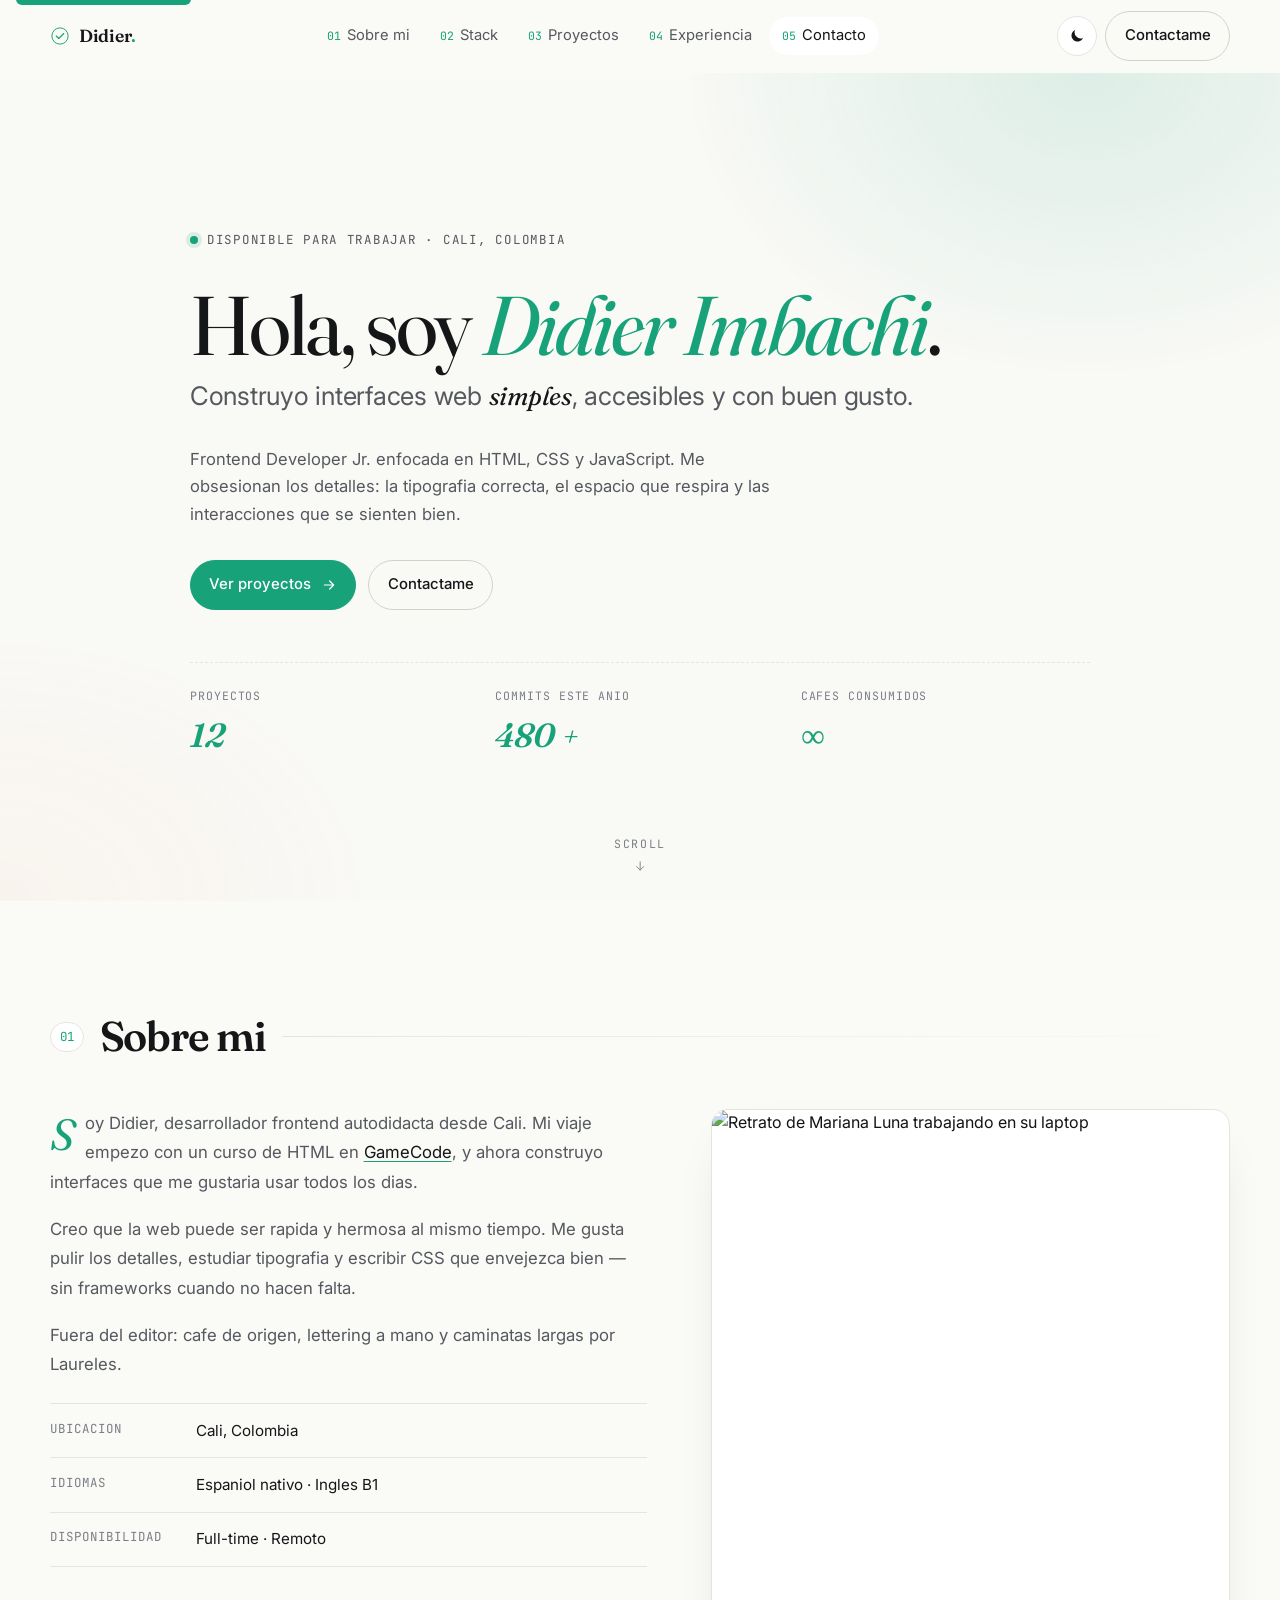
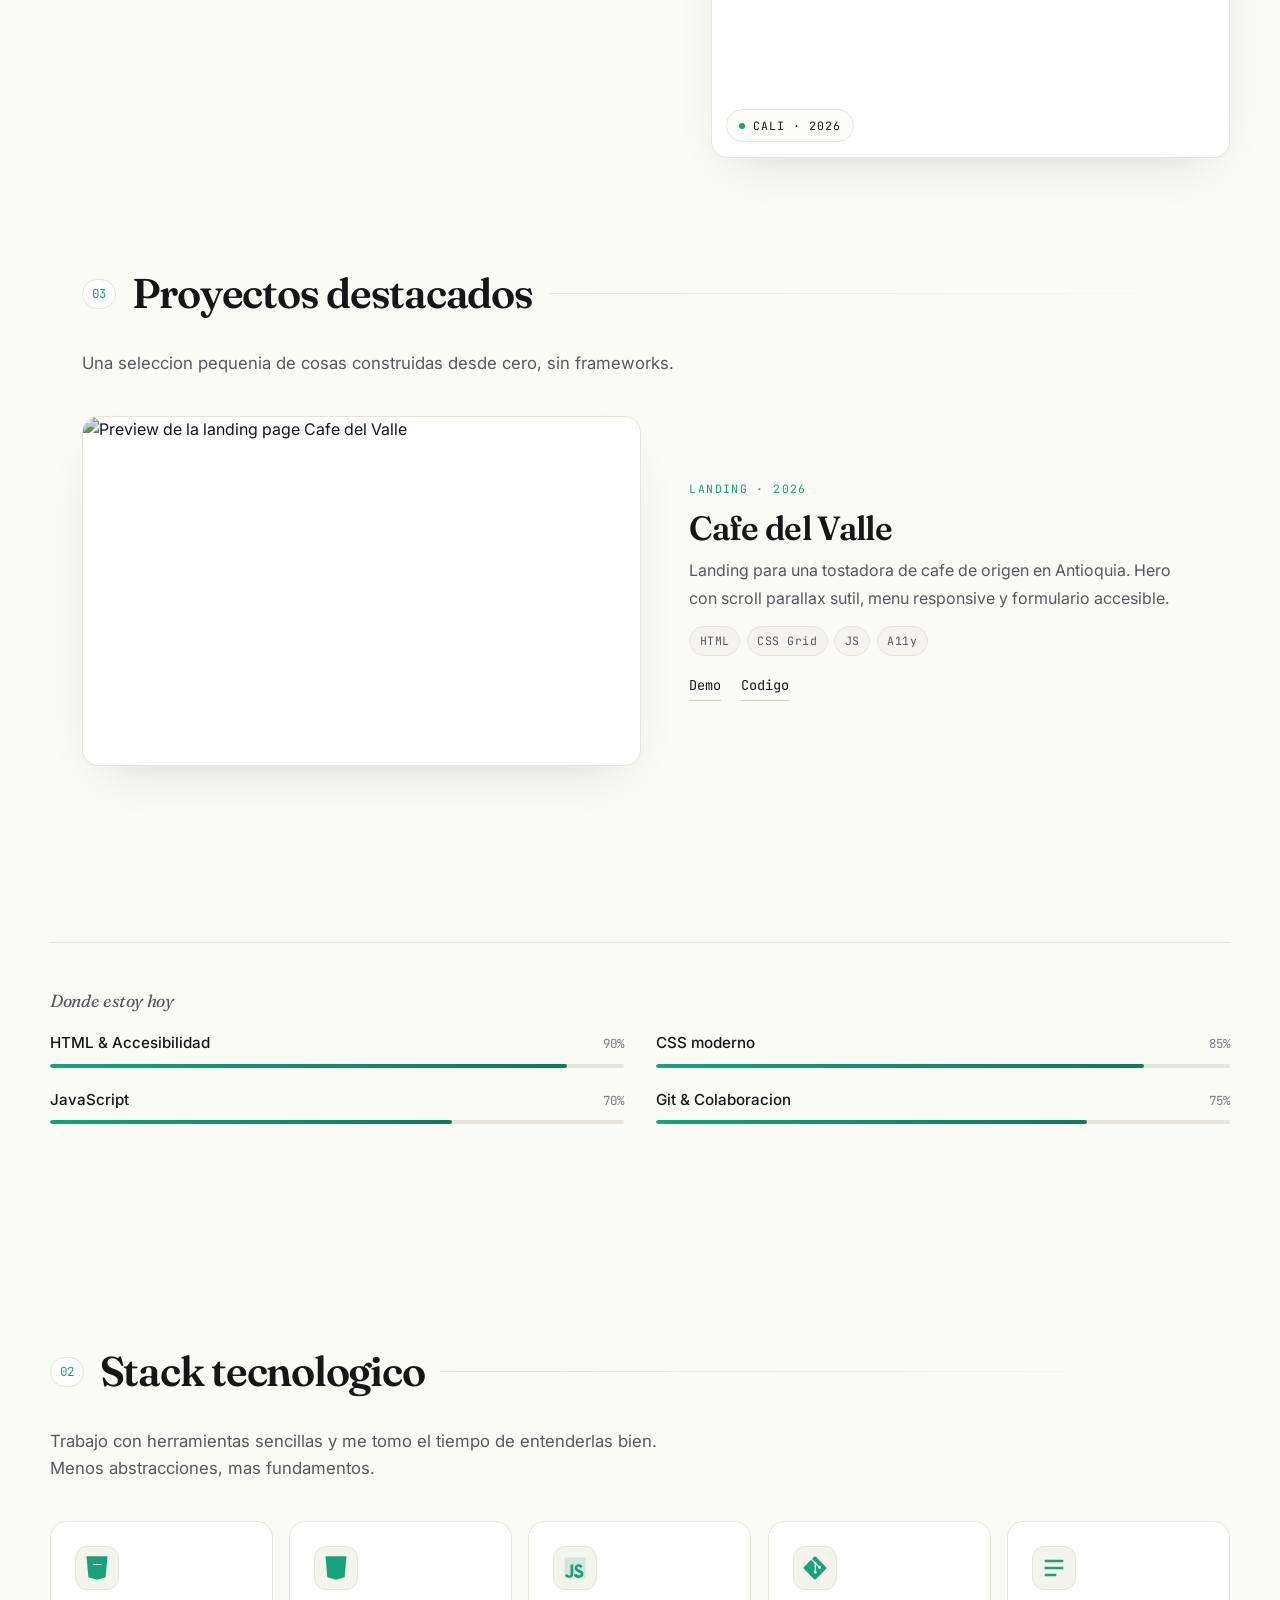
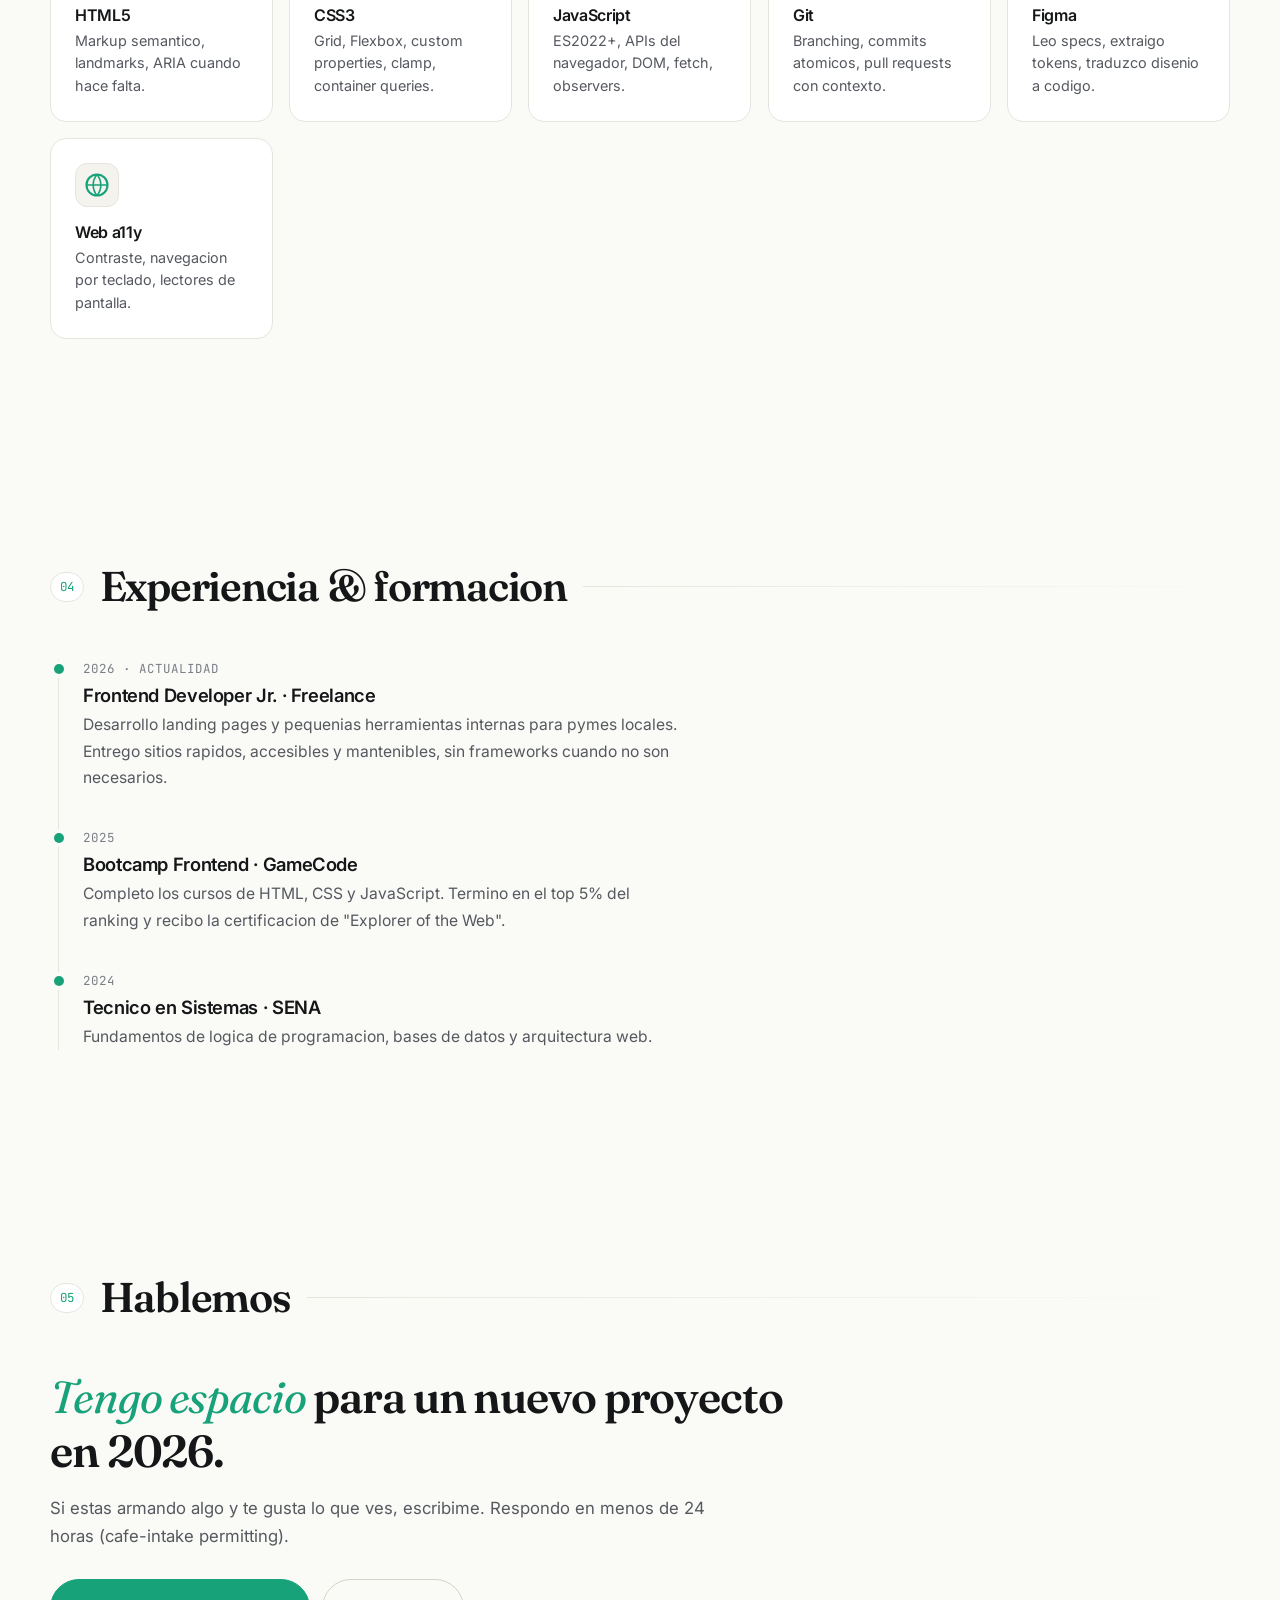
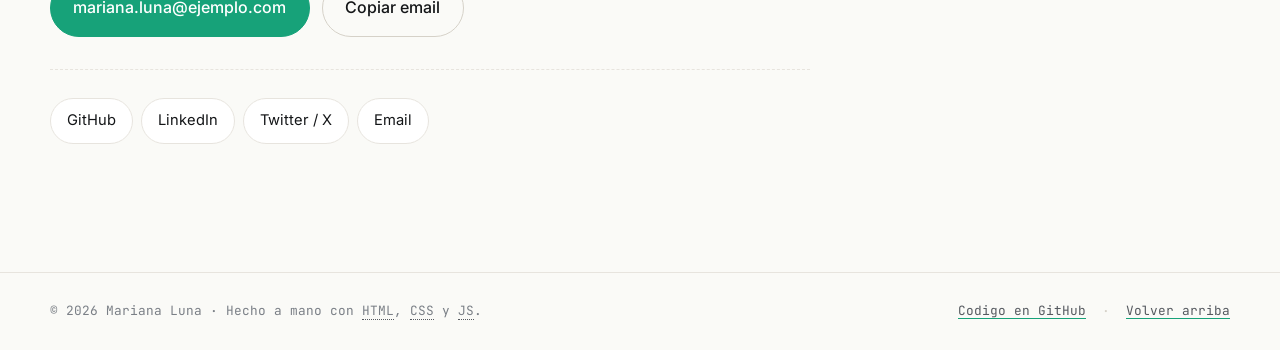
==== Frontend/pages/index.html @ 1def8517 "Base de portafolio" ====
<!doctype html>
<html lang="es" data-theme="dark">
  <head>
    <meta charset="UTF-8" />
    <meta name="viewport" content="width=device-width, initial-scale=1.0" />
    <meta name="color-scheme" content="dark light" />
    <meta name="theme-color" content="#0b0c0e" />
    <title>Didier Imbachi — Developer Jr.</title>
    <meta
      name="description"
      content="Portfolio de Didier Imbachi, desarrollador frontend junior desde Cali. Construyo interfaces web simples, accesibles y con buen gusto."
    />
    <meta name="author" content="Didier Imbachi" />

    <!-- Open Graph / preview en redes sociales -->
    <meta property="og:type" content="website" />
    <meta property="og:title" content="Didier Imbachi — Developer Jr." />
    <meta property="og:description" content="Portfolio personal. HTML, CSS y JavaScript. Construido con cariño." />
    <meta property="og:locale" content="es_CO" />
    <meta name="twitter:card" content="summary_large_image" />
    <meta name="twitter:title" content="Didier Imbachi — Developer Jr." />
    <meta name="twitter:description" content="Portfolio personal. HTML, CSS y JavaScript. Construido con cariño." />
    <!-- Fuentes -->
    <link rel="preconnect" href="https://fonts.googleapis.com" />
    <link rel="preconnect" href="https://fonts.gstatic.com" crossorigin />
    <link
      href="https://fonts.googleapis.com/css2?family=Inter:wght@400;500;600;700&family=Fraunces:ital,opsz,wght@0,9..144,400;0,9..144,600;1,9..144,400&family=JetBrains+Mono:wght@400;500&display=swap"
      rel="stylesheet"
    />
    <link rel="stylesheet" href="../styles/styles.css" />
  </head>
  <body>
    <!-- Skip link: salta al contenido con teclado -->
    <a class="skip-link" href="#main">Saltar al contenido</a>

    <!-- Capa de grain (ruido sutil) -->
    <div class="grain" aria-hidden="true"></div>

    <header class="nav" data-nav>
      <div class="nav__inner container">
        <a class="nav__logo" href="#top" aria-label="Ir al inicio">
          <span class="nav__logo-mark" aria-hidden="true">
            <svg viewBox="0 0 32 32" width="20" height="20">
              <circle cx="16" cy="16" r="13" fill="none" stroke="currentColor" stroke-width="1.5" />
              <path d="M10 16 L14 20 L22 12" fill="none" stroke="currentColor" stroke-width="1.8" stroke-linecap="round" stroke-linejoin="round" />
            </svg>
          </span>
          <span class="nav__logo-text">Didier<span class="accent">.</span></span>
        </a>

        <nav class="nav__menu" aria-label="Navegacion principal">
          <ul class="nav__list" data-nav-list>
            <li>
              <a href="#sobre-mi" class="nav__link"> <span class="nav__num">01</span>Sobre mi</a>
            </li>
            <li>
              <a href="#stack" class="nav__link"> <span class="nav__num">02</span>Stack</a>
            </li>
            <li>
              <a href="#proyectos" class="nav__link"> <span class="nav__num">03</span>Proyectos</a>
            </li>
            <li>
              <a href="#experiencia" class="nav__link"> <span class="nav__num">04</span>Experiencia</a>
            </li>
            <li>
              <a href="#contacto" class="nav__link"> <span class="nav__num">05</span>Contacto</a>
            </li>
          </ul>
        </nav>

        <div class="nav__actions">
          <button class="icon-btn" type="button" data-theme-toggle aria-label="Cambiar tema" title="Cambiar tema">
            <svg class="icon icon--sun" viewBox="0 0 24 24" width="18" height="18" aria-hidden="true">
              <circle cx="12" cy="12" r="4" fill="currentColor" />
              <g stroke="currentColor" stroke-width="1.8" stroke-linecap="round">
                <line x1="12" y1="2.5" x2="12" y2="5" />
                <line x1="12" y1="19" x2="12" y2="21.5" />
                <line x1="2.5" y1="12" x2="5" y2="12" />
                <line x1="19" y1="12" x2="21.5" y2="12" />
                <line x1="4.8" y1="4.8" x2="6.6" y2="6.6" />
                <line x1="17.4" y1="17.4" x2="19.2" y2="19.2" />
                <line x1="4.8" y1="19.2" x2="6.6" y2="17.4" />
                <line x1="17.4" y1="6.6" x2="19.2" y2="4.8" />
              </g>
            </svg>
            <svg class="icon icon--moon" viewBox="0 0 24 24" width="18" height="18" aria-hidden="true">
              <path d="M20 14.5A8 8 0 0 1 9.5 4a8 8 0 1 0 10.5 10.5Z" fill="currentColor" />
            </svg>
          </button>

          <a class="btn btn--ghost nav__cta" href="#contacto">Contactame</a>

          <button
            class="icon-btn nav__hamburger"
            type="button"
            data-menu-toggle
            aria-label="Abrir menu"
            aria-expanded="false"
            aria-controls="mobile-menu"
          >
            <svg viewBox="0 0 24 24" width="20" height="20" aria-hidden="true">
              <line x1="4" y1="8" x2="20" y2="8" stroke="currentColor" stroke-width="1.8" stroke-linecap="round" />
              <line x1="4" y1="16" x2="20" y2="16" stroke="currentColor" stroke-width="1.8" stroke-linecap="round" />
            </svg>
          </button>
        </div>
      </div>

      <!-- Menu mobile (oculto por defecto) -->
      <div class="mobile-menu" id="mobile-menu" data-mobile-menu hidden>
        <ul class="mobile-menu__list">
          <li>
            <a href="#sobre-mi"><span class="nav__num">01</span>Sobre mi</a>
          </li>
          <li>
            <a href="#stack"><span class="nav__num">02</span>Stack</a>
          </li>
          <li>
            <a href="#proyectos"><span class="nav__num">03</span>Proyectos</a>
          </li>
          <li>
            <a href="#experiencia"><span class="nav__num">04</span>Experiencia</a>
          </li>
          <li>
            <a href="#contacto"><span class="nav__num">05</span>Contacto</a>
          </li>
        </ul>
        <a class="btn btn--primary mobile-menu__cta" href="#contacto">Contactame</a>
      </div>
    </header>

    <main id="main">
      <!-- HERO -->
      <section class="hero" id="top">
        <div class="container hero__inner">
          <p class="eyebrow reveal" data-reveal><span class="eyebrow__dot" aria-hidden="true"></span>Disponible para trabajar · Cali, Colombia</p>

          <h1 class="hero__title reveal" data-reveal>
            Hola, soy <span class="hero__name">Didier Imbachi</span>.
            <span class="hero__lead">Construyo interfaces web <em>simples</em>, accesibles y con buen gusto.</span>
          </h1>

          <p class="hero__pitch reveal" data-reveal>
            Frontend Developer Jr. enfocada en HTML, CSS y JavaScript. Me obsesionan los detalles: la tipografia correcta, el espacio que respira y
            las interacciones que se sienten bien.
          </p>

          <div class="hero__ctas reveal" data-reveal>
            <a class="btn btn--primary" href="#proyectos">
              Ver proyectos
              <svg viewBox="0 0 24 24" width="16" height="16" aria-hidden="true">
                <path d="M5 12h14M13 6l6 6-6 6" fill="none" stroke="currentColor" stroke-width="1.8" stroke-linecap="round" stroke-linejoin="round" />
              </svg>
            </a>
            <a class="btn btn--ghost" href="#contacto">Contactame</a>
          </div>

          <div class="hero__meta reveal" data-reveal>
            <dl class="hero__stats">
              <div>
                <dt>Proyectos</dt>
                <dd><span class="num">12</span></dd>
              </div>
              <div>
                <dt>Commits este anio</dt>
                <dd><span class="num">480</span><span class="plus">+</span></dd>
              </div>
              <div>
                <dt>Cafes consumidos</dt>
                <dd><span class="num">∞</span></dd>
              </div>
            </dl>
          </div>
        </div>

        <a class="hero__scroll" href="#sobre-mi" aria-label="Desplazarse a la siguiente seccion">
          <span>scroll</span>
          <svg viewBox="0 0 24 24" width="14" height="14" aria-hidden="true">
            <path d="M12 5v14M6 13l6 6 6-6" fill="none" stroke="currentColor" stroke-width="1.6" stroke-linecap="round" stroke-linejoin="round" />
          </svg>
        </a>
      </section>
      <!-- SOBRE MI -->
      <section class="section" id="sobre-mi">
        <div class="container">
          <header class="section__head reveal" data-reveal>
            <span class="section__num">01</span>
            <h2 class="section__title">Sobre mi</h2>
            <span class="section__rule" aria-hidden="true"></span>
          </header>

          <div class="about">
            <div class="about__text reveal" data-reveal>
              <p>
                Soy Didier, desarrollador frontend autodidacta desde Cali. Mi viaje empezo con un curso de HTML en
                <a href="https://gamecode.me" rel="noopener">GameCode</a>, y ahora construyo interfaces que me gustaria usar todos los dias.
              </p>
              <p>
                Creo que la web puede ser rapida y hermosa al mismo tiempo. Me gusta pulir los detalles, estudiar tipografia y escribir CSS que
                envejezca bien — sin frameworks cuando no hacen falta.
              </p>
              <p>Fuera del editor: cafe de origen, lettering a mano y caminatas largas por Laureles.</p>

              <ul class="about__facts">
                <li>
                  <span class="about__facts-key">Ubicacion</span>
                  <span>Cali, Colombia</span>
                </li>
                <li>
                  <span class="about__facts-key">Idiomas</span>
                  <span>Espaniol nativo · Ingles B1</span>
                </li>
                <li>
                  <span class="about__facts-key">Disponibilidad</span>
                  <span>Full-time · Remoto</span>
                </li>
              </ul>
            </div>

            <div class="about__media reveal" data-reveal>
              <figure class="portrait">
                <img
                  src="https://images.unsplash.com/photo-1544005313-94ddf0286df2?auto=format&fit=crop&w=900&q=70"
                  alt="Retrato de Mariana Luna trabajando en su laptop"
                  loading="lazy"
                  decoding="async"
                  width="560"
                  height="700"
                />
                <figcaption class="portrait__caption">
                  <span class="portrait__dot" aria-hidden="true"></span>
                  Cali · 2026
                </figcaption>
              </figure>
            </div>
          </div>

          <!-- PROYECTOS -->
          <section class="section" id="proyectos">
            <div class="container">
              <header class="section__head reveal" data-reveal>
                <span class="section__num">03</span>
                <h2 class="section__title">Proyectos destacados</h2>
                <span class="section__rule" aria-hidden="true"></span>
              </header>

              <p class="section__lede reveal" data-reveal>Una seleccion pequenia de cosas construidas desde cero, sin frameworks.</p>

              <ul class="projects">
                <li class="project reveal" data-reveal>
                  <a class="project__media" href="#" aria-label="Abrir demo de Cafe del Valle">
                    <img
                      src="https://images.unsplash.com/photo-1511920170033-f8396924c348?auto=format&fit=crop&w=1200&q=70"
                      alt="Preview de la landing page Cafe del Valle"
                      loading="lazy"
                      decoding="async"
                      width="800"
                      height="560"
                    />
                    <span class="project__overlay" aria-hidden="true">
                      <span class="project__overlay-text">Ver demo</span>
                    </span>
                  </a>
                  <div class="project__body">
                    <p class="project__kicker">Landing · 2026</p>
                    <h3 class="project__title">Cafe del Valle</h3>
                    <p class="project__desc">
                      Landing para una tostadora de cafe de origen en Antioquia. Hero con scroll parallax sutil, menu responsive y formulario
                      accesible.
                    </p>
                    <ul class="tags">
                      <li>HTML</li>
                      <li>CSS Grid</li>
                      <li>JS</li>
                      <li>A11y</li>
                    </ul>
                    <div class="project__links">
                      <a href="#" rel="noopener">Demo</a>
                      <a href="#" rel="noopener">Codigo</a>
                    </div>
                  </div>
                </li>
                <!-- Duplicá este <li> otras 3 veces, cambiando texto e imagen -->
              </ul>
            </div>
          </section>

          <!-- Skill bars -->
          <div class="skills reveal" data-reveal>
            <h3 class="skills__title">Donde estoy hoy</h3>
            <ul class="skills__list">
              <li>
                <div class="skills__row">
                  <span class="skills__name">HTML & Accesibilidad</span>
                  <span class="skills__value">90%</span>
                </div>
                <div class="skills__bar"><span style="--w: 90%"></span></div>
              </li>
              <li>
                <div class="skills__row">
                  <span class="skills__name">CSS moderno</span>
                  <span class="skills__value">85%</span>
                </div>
                <div class="skills__bar"><span style="--w: 85%"></span></div>
              </li>
              <li>
                <div class="skills__row">
                  <span class="skills__name">JavaScript</span>
                  <span class="skills__value">70%</span>
                </div>
                <div class="skills__bar"><span style="--w: 70%"></span></div>
              </li>
              <li>
                <div class="skills__row">
                  <span class="skills__name">Git & Colaboracion</span>
                  <span class="skills__value">75%</span>
                </div>
                <div class="skills__bar"><span style="--w: 75%"></span></div>
              </li>
            </ul>
          </div>
        </div>
      </section>

      <!-- STACK -->
      <section class="section" id="stack">
        <div class="container">
          <header class="section__head reveal" data-reveal>
            <span class="section__num">02</span>
            <h2 class="section__title">Stack tecnologico</h2>
            <span class="section__rule" aria-hidden="true"></span>
          </header>

          <p class="section__lede reveal" data-reveal>
            Trabajo con herramientas sencillas y me tomo el tiempo de entenderlas bien. Menos abstracciones, mas fundamentos.
          </p>

          <ul class="stack">
            <li class="stack__card reveal" data-reveal>
              <span class="stack__icon" aria-hidden="true">
                <svg viewBox="0 0 24 24" width="28" height="28">
                  <path
                    d="M3 2h18l-1.6 18L12 22l-7.4-2L3 2Zm5.5 7.5h7.2l-.2 2H9.2l.2 2.2h6.2l-.4 4.4L12 19l-3.2-.9-.2-2.2h2.2l.1 1 1.1.3 1.1-.3.1-1.2H7.9l-.5-5.2h8.3l.2-1.9H8.7l-.2-.5Z"
                    fill="currentColor"
                  />
                </svg>
              </span>
              <h3>HTML5</h3>
              <p>Markup semantico, landmarks, ARIA cuando hace falta.</p>
            </li>

            <li class="stack__card reveal" data-reveal>
              <span class="stack__icon" aria-hidden="true">
                <svg viewBox="0 0 24 24" width="28" height="28">
                  <path
                    d="M3 2h18l-1.6 18L12 22l-7.4-2L3 2Zm13.9 5.5H8.1l.2 2.2h8.4l-.5 5.5-4.2 1.2-4.2-1.2-.3-2.8h2.1l.1 1.4 2.3.6 2.3-.6.2-2.6H7.8l-.5-5.7h9.8l-.2 1.9Z"
                    fill="currentColor"
                  />
                </svg>
              </span>
              <h3>CSS3</h3>
              <p>Grid, Flexbox, custom properties, clamp, container queries.</p>
            </li>

            <li class="stack__card reveal" data-reveal>
              <span class="stack__icon" aria-hidden="true">
                <svg viewBox="0 0 24 24" width="28" height="28">
                  <rect x="3" y="3" width="18" height="18" rx="1" fill="currentColor" opacity=".15" />
                  <path
                    d="M13.3 17.2c.4.7 1 1.1 2 1.1 1 0 1.6-.5 1.6-1.1 0-.8-.6-1-1.7-1.5l-.6-.3c-1.7-.7-2.9-1.6-2.9-3.5 0-1.8 1.4-3.1 3.5-3.1 1.5 0 2.6.5 3.4 1.9l-1.9 1.2c-.4-.7-.9-1-1.6-1-.7 0-1.1.4-1.1 1 0 .7.4 1 1.4 1.4l.6.3c2 .9 3.2 1.7 3.2 3.6 0 2.2-1.7 3.3-4 3.3-2.3 0-3.7-1.1-4.4-2.5l1.9-1.1Zm-7.8.2c.3.6.6 1 1.4 1 .8 0 1.3-.3 1.3-1.5V9h2.3v7.9c0 2.4-1.4 3.5-3.5 3.5-1.9 0-3-1-3.6-2.1l1.9-1.1Z"
                    fill="currentColor"
                  />
                </svg>
              </span>
              <h3>JavaScript</h3>
              <p>ES2022+, APIs del navegador, DOM, fetch, observers.</p>
            </li>

            <li class="stack__card reveal" data-reveal>
              <span class="stack__icon" aria-hidden="true">
                <svg viewBox="0 0 24 24" width="28" height="28">
                  <path
                    d="m21.6 11.3-8.9-8.9a1 1 0 0 0-1.4 0L9.4 4.3l2.3 2.3a1.2 1.2 0 0 1 1.5 1.5l2.2 2.2a1.2 1.2 0 1 1-.7.7l-2-2v5.4a1.2 1.2 0 1 1-1 0V8.8a1.2 1.2 0 0 1-.7-1.5L8.7 5 2.4 11.3a1 1 0 0 0 0 1.4l8.9 8.9a1 1 0 0 0 1.4 0l8.9-8.9a1 1 0 0 0 0-1.4Z"
                    fill="currentColor"
                  />
                </svg>
              </span>
              <h3>Git</h3>
              <p>Branching, commits atomicos, pull requests con contexto.</p>
            </li>

            <li class="stack__card reveal" data-reveal>
              <span class="stack__icon" aria-hidden="true">
                <svg viewBox="0 0 24 24" width="28" height="28"><path d="M4 5h16v2H4zM4 11h16v2H4zM4 17h10v2H4z" fill="currentColor" /></svg>
              </span>
              <h3>Figma</h3>
              <p>Leo specs, extraigo tokens, traduzco disenio a codigo.</p>
            </li>

            <li class="stack__card reveal" data-reveal>
              <span class="stack__icon" aria-hidden="true">
                <svg viewBox="0 0 24 24" width="28" height="28">
                  <circle cx="12" cy="12" r="9" fill="none" stroke="currentColor" stroke-width="1.8" />
                  <path d="M3 12h18M12 3a14 14 0 0 1 0 18M12 3a14 14 0 0 0 0 18" fill="none" stroke="currentColor" stroke-width="1.4" />
                </svg>
              </span>
              <h3>Web a11y</h3>
              <p>Contraste, navegacion por teclado, lectores de pantalla.</p>
            </li>
          </ul>
        </div>
      </section>

      <!-- EXPERIENCIA -->
      <section class="section" id="experiencia">
        <div class="container">
          <header class="section__head reveal" data-reveal>
            <span class="section__num">04</span>
            <h2 class="section__title">Experiencia & formacion</h2>
            <span class="section__rule" aria-hidden="true"></span>
          </header>

          <ol class="timeline">
            <li class="timeline__item reveal" data-reveal>
              <span class="timeline__dot" aria-hidden="true"></span>
              <p class="timeline__date">2026 · Actualidad</p>
              <h3 class="timeline__title">Frontend Developer Jr. · Freelance</h3>
              <p class="timeline__desc">
                Desarrollo landing pages y pequenias herramientas internas para pymes locales. Entrego sitios rapidos, accesibles y mantenibles, sin
                frameworks cuando no son necesarios.
              </p>
            </li>
            <li class="timeline__item reveal" data-reveal>
              <span class="timeline__dot" aria-hidden="true"></span>
              <p class="timeline__date">2025</p>
              <h3 class="timeline__title">Bootcamp Frontend · GameCode</h3>
              <p class="timeline__desc">
                Completo los cursos de HTML, CSS y JavaScript. Termino en el top 5% del ranking y recibo la certificacion de "Explorer of the Web".
              </p>
            </li>
            <li class="timeline__item reveal" data-reveal>
              <span class="timeline__dot" aria-hidden="true"></span>
              <p class="timeline__date">2024</p>
              <h3 class="timeline__title">Tecnico en Sistemas · SENA</h3>
              <p class="timeline__desc">Fundamentos de logica de programacion, bases de datos y arquitectura web.</p>
            </li>
          </ol>
        </div>
      </section>

      <!-- CONTACTO -->
      <section class="section section--contact" id="contacto">
        <div class="container">
          <header class="section__head reveal" data-reveal>
            <span class="section__num">05</span>
            <h2 class="section__title">Hablemos</h2>
            <span class="section__rule" aria-hidden="true"></span>
          </header>

          <div class="contact reveal" data-reveal>
            <h3 class="contact__headline"><span class="contact__serif">Tengo espacio</span> para un nuevo proyecto en 2026.</h3>
            <p class="contact__desc">
              Si estas armando algo y te gusta lo que ves, escribime. Respondo en menos de 24 horas (cafe-intake permitting).
            </p>

            <div class="contact__row">
              <a class="btn btn--primary btn--large" href="mailto:mariana.luna@ejemplo.com"> mariana.luna@ejemplo.com </a>
              <button
                class="btn btn--ghost btn--large"
                type="button"
                data-copy-email="mariana.luna@ejemplo.com"
                aria-label="Copiar email al portapapeles"
              >
                <span data-copy-label>Copiar email</span>
              </button>
            </div>

            <ul class="socials" aria-label="Enlaces a redes">
              <li><a href="https://github.com/marianaluna" rel="noopener">GitHub</a></li>
              <li><a href="https://linkedin.com/in/marianaluna" rel="noopener">LinkedIn</a></li>
              <li><a href="https://twitter.com/marianaluna" rel="noopener">Twitter / X</a></li>
              <li><a href="mailto:mariana.luna@ejemplo.com">Email</a></li>
            </ul>
          </div>
        </div>
      </section>
    </main>

    <!-- FOOTER -->
    <footer class="footer">
      <div class="container footer__inner">
        <p class="footer__copy">
          &copy; <span data-year>2026</span> Mariana Luna · Hecho a mano con <abbr title="HyperText Markup Language">HTML</abbr>,
          <abbr title="Cascading Style Sheets">CSS</abbr> y <abbr title="JavaScript">JS</abbr>.
        </p>
        <p class="footer__note">
          <a href="https://github.com/marianaluna/portfolio" rel="noopener">Codigo en GitHub</a>
          <span class="footer__sep" aria-hidden="true">·</span>
          <a href="#top">Volver arriba</a>
        </p>
      </div>
    </footer>

    <!-- Toast para feedback al copiar -->
    <div class="toast" data-toast role="status" aria-live="polite"></div>
    <script src="/Frontend/js/portafolio.js" defer></script>
  </body>
</html>
---- Frontend/styles/styles.css ----
/* ============================================================================
Mariana Luna — Portfolio
Single-file CSS, organized top-down:
1. Variables (tokens)
2. Reset & base
3. Typography
4. Layout helpers
5. Components (buttons, tags, toast, icons)
6. Navbar & mobile menu
7. Hero
8. Sections (shared)
9. About
10. Stack
11. Projects
12. Timeline
13. Contact
14. Footer
15. Utilities (reveal, focus, reduced motion)
16. Responsive
   ============================================================================ */

/* ============================================================ 1. VARIABLES */
:root {
  /* Acento / marca */
    --accent: #7ee6c8;          /* mint (verde menta) */
    --accent-soft: #7ee6c822;   /* mint con alpha (22 = ~13% opacidad) */
    --accent-strong: #2ecfa0;

  /* Tema oscuro (por defecto) */
    --bg: #0b0c0e;
    --bg-elev: #111316;
    --bg-elev-2: #15181c;
    --surface: #17191d;
    --border: #23272d;
    --border-strong: #31363d;
    --text: #ededed;
    --text-dim: #9aa0a6;
    --text-mute: #6b7178;
    --shadow: 0 30px 60px -30px rgba(0, 0, 0, 0.8);
    --ring: 0 0 0 3px rgba(126, 230, 200, 0.35);

  /* Radios */
    --radius-sm: 6px;
    --radius-md: 10px;
    --radius-lg: 16px;
    --radius-xl: 22px;

  /* Tipografía */
    --font-sans: "Inter", ui-sans-serif, system-ui, -apple-system, "Segoe UI",
    Roboto, "Helvetica Neue", Arial, sans-serif;
    --font-serif: "Fraunces", "Iowan Old Style", Georgia, serif;
    --font-mono: "JetBrains Mono", ui-monospace, SFMono-Regular, Menlo, monospace;

  /* Espaciado / container */
    --container: 1180px;
    --gutter: clamp(1rem, 4vw, 2rem);

  /* Motion */
    --t-fast: 160ms;
    --t-base: 260ms;
    --t-slow: 420ms;
    --ease: cubic-bezier(0.2, 0.7, 0.2, 1);
}

/* Override para tema claro */
[data-theme="light"] {
    --bg: #fafaf7;
    --bg-elev: #ffffff;
    --bg-elev-2: #f4f3ee;
    --surface: #ffffff;
    --border: #e7e4de;
    --border-strong: #d5d1c8;
    --text: #141618;
    --text-dim: #55595f;
    --text-mute: #7a7f86;
    --accent: #17a279;
    --accent-soft: #17a27922;
    --accent-strong: #0f7a5a;
    --shadow: 0 20px 50px -25px rgba(10, 20, 30, 0.18);
    --ring: 0 0 0 3px rgba(23, 162, 121, 0.28);
}

/* ============================================================ 2. RESET + BASE */
*,
*::before,
*::after {
    box-sizing: border-box;
}

html {
    -webkit-text-size-adjust: 100%;
    scroll-behavior: smooth;
    color-scheme: dark;
}
[data-theme="light"] {
    color-scheme: light;
}

body {
    margin: 0;
    min-height: 100vh;
    background: var(--bg);
    color: var(--text);
    font-family: var(--font-sans);
    font-size: 16px;
    line-height: 1.6;
    -webkit-font-smoothing: antialiased;
    text-rendering: optimizeLegibility;
    transition: background var(--t-slow) var(--ease),
    color var(--t-slow) var(--ease);
    overflow-x: hidden;
}

img,
svg {
    display: block;
    max-width: 100%;
}

img {
    height: auto;
}

a {
    color: inherit;
    text-decoration: none;
    transition: color var(--t-base) var(--ease);
}

p a {
    color: var(--text);
    text-decoration: underline;
    text-decoration-color: var(--accent);
    text-decoration-thickness: 1px;
    text-underline-offset: 3px;
}
p a:hover {
    color: var(--accent);
}

ul,
ol {
    list-style: none;
    margin: 0;
    padding: 0;
}

button {
    font: inherit;
    color: inherit;
    background: none;
    border: 0;
    padding: 0;
    cursor: pointer;
}

abbr {
    text-decoration: none;
    border-bottom: 1px dotted var(--text-dim);
    cursor: help;
}

::selection {
    background: var(--accent-soft);
    color: var(--text);
}

/* Ruido ambiente (muy sutil) */
.grain {
    position: fixed;
    inset: 0;
    z-index: 1;
    pointer-events: none;
    opacity: 0.035;
    mix-blend-mode: overlay;
    background-image: url("data:image/svg+xml;utf8,<svg xmlns='http://www.w3.org/2000/svg' width='240' height='240'><filter id='n'><feTurbulence type='fractalNoise' baseFrequency='0.9' numOctaves='2'/><feColorMatrix values='0 0 0 0 0  0 0 0 0 0  0 0 0 0 0  0 0 0 0.7 0'/></filter><rect width='100%' height='100%' filter='url(%23n)'/></svg>");
}
[data-theme="light"] .grain {
    opacity: 0.025;
}

/* Skip link */
.skip-link {
    position: absolute;
    top: -40px;
    left: 1rem;
    padding: 0.6rem 1rem;
    background: var(--accent);
    color: #0a0a0a;
    font-weight: 600;
    border-radius: var(--radius-sm);
    z-index: 1000;
    transition: top var(--t-base) var(--ease);
}
.skip-link:focus {
    top: 1rem;
}

/* Tag pills */
.tags {
    display: flex;
    flex-wrap: wrap;
    gap: 0.4rem;
    margin-top: 0.9rem;
}
.tags li {
    font-family: var(--font-mono);
    font-size: 0.72rem;
    letter-spacing: 0.04em;
    padding: 0.3rem 0.6rem;
    border-radius: 999px;
    background: var(--bg-elev-2);
    color: var(--text-dim);
    border: 1px solid var(--border);
}

/* Icon button */
.icon-btn {
    display: grid;
    place-items: center;
    width: 40px;
    height: 40px;
    border-radius: 50%;
    border: 1px solid var(--border);
    color: var(--text);
    background: var(--bg-elev);
    transition:
    color var(--t-base) var(--ease),
    border-color var(--t-base) var(--ease),
    background var(--t-base) var(--ease);
}
.icon-btn:hover {
    color: var(--accent);
    border-color: var(--accent);
}

/* Íconos del theme toggle (uno visible a la vez) */
.icon--sun,
.icon--moon {
    transition: opacity var(--t-base) var(--ease), transform var(--t-base) var(--ease);
}
[data-theme="dark"] .icon--moon {
    opacity: 0;
    transform: scale(0.6) rotate(-30deg);
    position: absolute;
}
[data-theme="dark"] .icon--sun {
    opacity: 1;
    transform: scale(1) rotate(0);
}
[data-theme="light"] .icon--sun {
    opacity: 0;
    transform: scale(0.6) rotate(30deg);
    position: absolute;
}
[data-theme="light"] .icon--moon {
    opacity: 1;
    transform: scale(1) rotate(0);
}
[data-theme] [data-theme-toggle] {
    position: relative;
    overflow: hidden;
}

/* Toast */
.toast {
    position: fixed;
    bottom: 1.5rem;
    left: 50%;
    transform: translate(-50%, 30px);
    background: var(--bg-elev);
    color: var(--text);
    padding: 0.7rem 1.1rem;
    border-radius: var(--radius-md);
    border: 1px solid var(--border);
    font-size: 0.9rem;
    box-shadow: var(--shadow);
    opacity: 0;
    pointer-events: none;
    transition:
    opacity var(--t-base) var(--ease),
    transform var(--t-base) var(--ease);
    z-index: 1000;
}
.toast.is-visible {
    opacity: 1;
    transform: translate(-50%, 0);
}

/* ============================================================ 3. TYPOGRAPHY */
h1,
h2,
h3,
h4 {
    margin: 0;
    font-weight: 600;
    letter-spacing: -0.02em;
    line-height: 1.15;
    color: var(--text);
}

.accent {
    color: var(--accent);
}

.num {
    font-family: var(--font-serif);
    font-weight: 600;
    font-style: italic;
    color: var(--accent);
}

.eyebrow {
    display: inline-flex;
    align-items: center;
    gap: 0.55rem;
    font-family: var(--font-mono);
    font-size: 0.78rem;
    text-transform: uppercase;
    letter-spacing: 0.14em;
    color: var(--text-dim);
    margin: 0;
}
.eyebrow__dot {
    width: 8px;
    height: 8px;
    border-radius: 50%;
    background: var(--accent);
    box-shadow: 0 0 0 4px var(--accent-soft);
    animation: pulse 2.8s ease-in-out infinite;
}
@keyframes pulse {
    0%,
    100% {
        box-shadow: 0 0 0 4px var(--accent-soft);
    }
    50% {
    box-shadow: 0 0 0 9px transparent;
    }
}

/* ============================================================ 4. LAYOUT */
.container {
    width: min(100% - 2 * var(--gutter), var(--container));
    margin-inline: auto;
}

main {
    position: relative;
    z-index: 2;
}

section {
    scroll-margin-top: 90px;
}

/* ============================================================ 5. COMPONENTS */

/* Buttons */
.btn {
    --btn-bg: transparent;
    --btn-fg: var(--text);
    --btn-border: var(--border-strong);
    display: inline-flex;
    align-items: center;
    gap: 0.6rem;
    padding: 0.75rem 1.15rem;
    border-radius: 999px;
    border: 1px solid var(--btn-border);
    background: var(--btn-bg);
    color: var(--btn-fg);
    font-weight: 500;
    font-size: 0.93rem;
    cursor: pointer;
    transition: transform var(--t-fast) var(--ease),
                background var(--t-base) var(--ease),
                color var(--t-base) var(--ease),
                border-color var(--t-base) var(--ease),
                box-shadow var(--t-base) var(--ease);
}
.btn:hover {
    transform: translateY(-1px);
}
.btn:active {
    transform: translateY(0);
}

.btn--primary {
    --btn-bg: var(--accent);
    --btn-fg: #0a0f0d;
    --btn-border: var(--accent);
}
.btn--primary:hover {
    --btn-bg: var(--accent-strong);
    --btn-border: var(--accent-strong);
    box-shadow: 0 10px 30px -10px var(--accent-soft);
}
[data-theme="light"] .btn--primary {
    --btn-fg: #ffffff;
}

.btn--ghost {
    --btn-bg: transparent;
    --btn-fg: var(--text);
    --btn-border: var(--border-strong);
}
.btn--ghost:hover {
    --btn-border: var(--accent);
    color: var(--accent);
}

.btn--large {
    padding: 0.95rem 1.4rem;
    font-size: 1rem;
}

/* Tag pills */
.tags {
  display: flex;
  flex-wrap: wrap;
  gap: 0.4rem;
  margin-top: 0.9rem;
}
.tags li {
  font-family: var(--font-mono);
  font-size: 0.72rem;
  letter-spacing: 0.04em;
  padding: 0.3rem 0.6rem;
  border-radius: 999px;
  background: var(--bg-elev-2);
  color: var(--text-dim);
  border: 1px solid var(--border);
}

/* Icon button */
.icon-btn {
  display: grid;
  place-items: center;
  width: 40px;
  height: 40px;
  border-radius: 50%;
  border: 1px solid var(--border);
  color: var(--text);
  background: var(--bg-elev);
  transition:
    color var(--t-base) var(--ease),
    border-color var(--t-base) var(--ease),
    background var(--t-base) var(--ease);
}
.icon-btn:hover {
  color: var(--accent);
  border-color: var(--accent);
}

/* Íconos del theme toggle (uno visible a la vez) */
.icon--sun,
.icon--moon {
  transition: opacity var(--t-base) var(--ease), transform var(--t-base) var(--ease);
}
[data-theme="dark"] .icon--moon {
  opacity: 0;
  transform: scale(0.6) rotate(-30deg);
  position: absolute;
}
[data-theme="dark"] .icon--sun {
  opacity: 1;
  transform: scale(1) rotate(0);
}
[data-theme="light"] .icon--sun {
  opacity: 0;
  transform: scale(0.6) rotate(30deg);
  position: absolute;
}
[data-theme="light"] .icon--moon {
  opacity: 1;
  transform: scale(1) rotate(0);
}
[data-theme] [data-theme-toggle] {
  position: relative;
  overflow: hidden;
}

/* Toast */
.toast {
    position: fixed;
    bottom: 1.5rem;
    left: 50%;
    transform: translate(-50%, 30px);
    background: var(--bg-elev);
    color: var(--text);
    padding: 0.7rem 1.1rem;
    border-radius: var(--radius-md);
    border: 1px solid var(--border);
    font-size: 0.9rem;
    box-shadow: var(--shadow);
    opacity: 0;
    pointer-events: none;
    transition:opacity var(--t-base) var(--ease),
            transform var(--t-base) var(--ease);
    z-index: 1000;    
}
.toast.is-visible {
    opacity: 1;
    transform: translate(-50%, 0);
}

/* ============================================================ 6. NAVBAR */
.nav {
    position: sticky;
    top: 0;
    z-index: 50;
    backdrop-filter: saturate(140%) blur(12px);
    -webkit-backdrop-filter: saturate(140%) blur(12px);
    background: color-mix(in srgb, var(--bg) 72%, transparent);
    border-bottom: 1px solid transparent;
    transition: border-color var(--t-base) var(--ease), background var(--t-base) var(--ease);
}
.nav.is-scrolled {
    border-bottom-color: var(--border);
    background: color-mix(in srgb, var(--bg) 88%, transparent);
}

.nav__inner {
    display: flex;
    align-items: center;
    justify-content: space-between;
    gap: 1rem;
    height: 72px;
}

.nav__logo {
    display: inline-flex;
    align-items: center;
    gap: 0.55rem;
    font-weight: 600;
    letter-spacing: -0.01em;
    color: var(--text);
}
.nav__logo-mark {
    color: var(--accent);
    display: inline-flex;
    transition: transform var(--t-base) var(--ease);
}
.nav__logo:hover .nav__logo-mark {
    transform: rotate(-6deg);
}
.nav__logo-text {
    font-family: var(--font-serif);
    font-size: 1.1rem;
}

.nav__menu {
    display: block;
}
.nav__list {
    display: flex;
    align-items: center;
    gap: 0.25rem;
}
.nav__link {
    position: relative;
    display: inline-flex;
    align-items: center;
    gap: 0.4rem;
    padding: 0.45rem 0.8rem;
    border-radius: 999px;
    color: var(--text-dim);
    font-size: 0.92rem;
    transition: color var(--t-base) var(--ease), 
                background var(--t-base) var(--ease);
}
.nav__link:hover {
    color: var(--text);
    background: var(--bg-elev);
}
.nav__num {
    font-family: var(--font-mono);
    font-size: 0.72rem;
    color: var(--accent);
}
.nav__link[aria-current="true"] {
    color: var(--text);
    background: var(--bg-elev);
}

.nav__actions {
    display: flex;
    align-items: center;
    gap: 0.5rem;
}   
.nav__cta {
    display: inline-flex;
}
.nav__hamburger {
    display: none;
}

.mobile-menu {
    display: none;
    padding: 1rem var(--gutter) 1.5rem;
    border-top: 1px solid var(--border);
    background: var(--bg);
}
.mobile-menu[hidden] {
    display: none !important;
}
.mobile-menu__list {
    display: grid;
    gap: 0.2rem;
    margin-bottom: 1rem;
}
.mobile-menu__list a {
    display: flex;
    align-items: center;
    gap: 0.6rem;
    padding: 0.8rem 0.25rem;
    border-bottom: 1px solid var(--border);
    color: var(--text);
    font-size: 1rem;
}
.mobile-menu__list a:hover {
    color: var(--accent);
}
.mobile-menu__cta {
    width: 100%;
    justify-content: center;
}

/* ============================================================ 7. HERO */
.hero {
    position: relative;
    padding-block: clamp(4rem, 10vh, 7rem) clamp(3rem, 8vh, 5rem);
    min-height: calc(100vh - 72px);
    display: flex;
    align-items: center;
    overflow: hidden;
}
.hero::before {
    content: "";
    position: absolute;
    inset: 0;
    z-index: 0;
    pointer-events: none;
    background: radial-gradient(40rem 30rem at 85% 0%, var(--accent-soft), transparent 65%),
                radial-gradient(35rem 25rem at 0% 100%, rgba(255, 170, 120, 0.07), transparent 70%);
    opacity: 0.9;
}

.hero__inner {
    position: relative;
    z-index: 1;
    display: grid;
    gap: clamp(1.25rem, 3vw, 2rem);
    max-width: 900px;
}

.hero__title {
    font-family: var(--font-serif);
    font-weight: 400;
    font-size: clamp(2.4rem, 6.5vw, 4.75rem);
    line-height: 1.05;
    letter-spacing: -0.035em;
}
.hero__name {
    font-style: italic;
    color: var(--accent);
    font-weight: 400;
}
.hero__lead {
    display: block;
    margin-top: 0.6rem;
    font-family: var(--font-sans);
    font-size: clamp(1.1rem, 2.2vw, 1.6rem);
    font-weight: 400;
    color: var(--text-dim);
    line-height: 1.35;
    letter-spacing: -0.01em;
}
.hero__lead em {
    font-style: italic;
    color: var(--text);
    font-family: var(--font-serif);
}

.hero__pitch {
    max-width: 60ch;
    color: var(--text-dim);
    font-size: clamp(1rem, 1.3vw, 1.08rem);
    line-height: 1.65;
    margin: 0;
}

.hero__ctas {
    display: flex;
    flex-wrap: wrap;
    gap: 0.75rem;
}

.hero__meta {
    margin-top: 1.25rem;
    padding-top: 1.5rem;
    border-top: 1px dashed var(--border);
}
.hero__stats {
    display: grid;
    grid-template-columns: repeat(3, minmax(0, 1fr));
    gap: 1rem;
    margin: 0;
}
.hero__stats > div {
    display: flex;
    flex-direction: column;
    gap: 0.2rem;
}
.hero__stats dt {
    font-family: var(--font-mono);
    font-size: 0.72rem;
    letter-spacing: 0.08em;
    text-transform: uppercase;
    color: var(--text-mute);
}
.hero__stats dd {
    margin: 0;
    font-size: clamp(1.4rem, 2.6vw, 1.9rem);
    color: var(--text);
}
.hero__stats .num {
    font-size: 1.1em;
    margin-right: 0.1em;
}
.hero__stats .plus {
    color: var(--accent);
    font-family: var(--font-serif);
    font-style: italic;
    margin-left: 0.1em;
}

.hero__scroll {
    position: absolute;
    left: 50%;
    bottom: 1.75rem;
    transform: translateX(-50%);
    display: inline-flex;
    flex-direction: column;
    align-items: center;
    gap: 0.35rem;
    font-family: var(--font-mono);
    font-size: 0.72rem;
    letter-spacing: 0.14em;
    text-transform: uppercase;
    color: var(--text-mute);
    z-index: 2;
}
.hero__scroll svg {
    animation: bounce 2.2s ease-in-out infinite;
}
@keyframes bounce {
    0%,
    100% {
    transform: translateY(0);
    }
    50% {
    transform: translateY(4px);
    }
}
.hero__scroll:hover {
    color: var(--accent);
}

/* ============================================================ 8. SECTIONS (shared) */
.section {
    padding-block: clamp(4rem, 9vw, 7rem);
    position: relative;
}

.section__head {
    display: flex;
    align-items: center;
    gap: 1rem;
    margin-bottom: clamp(2rem, 4vw, 3rem);
}
.section__num {
    font-family: var(--font-mono);
    font-size: 0.78rem;
    color: var(--accent);
    padding: 0.25rem 0.55rem;
    border: 1px solid var(--border);
    border-radius: 999px;
    background: var(--bg-elev);
}
.section__title {
    font-family: var(--font-serif);
    font-size: clamp(1.75rem, 3.5vw, 2.6rem);
    font-weight: 600;
    letter-spacing: -0.03em;
}
.section__rule {
    flex: 1;
    height: 1px;
    background: linear-gradient(to right, var(--border), transparent);
}

.section__lede {
    max-width: 60ch;
    color: var(--text-dim);
    font-size: 1.05rem;
    margin: -1rem 0 2.5rem;
}

/* ============================================================ 9. ABOUT */
.about {
    display: grid;
    grid-template-columns: 1.15fr 1fr;
    gap: clamp(2rem, 5vw, 4rem);
    align-items: start;
}

.about__text p {
    color: var(--text-dim);
    font-size: 1.05rem;
    line-height: 1.75;
    margin: 0 0 1.1rem;
}
.about__text p:first-of-type::first-letter {
    font-family: var(--font-serif);
    font-size: 2.6em;
    font-style: italic;
    color: var(--accent);
    float: left;
    line-height: 0.9;
    padding: 0.35rem 0.6rem 0 0;
}

.about__facts {
    margin-top: 1.5rem;
    border-top: 1px solid var(--border);
}
.about__facts li {
    display: flex;
    gap: 1rem;
    padding: 0.9rem 0;
    border-bottom: 1px solid var(--border);
    font-size: 0.95rem;
}
.about__facts-key {
    flex: 0 0 130px;
    font-family: var(--font-mono);
    font-size: 0.78rem;
    color: var(--text-mute);
    text-transform: uppercase;
    letter-spacing: 0.08em;
}

/* Portrait */
.portrait {
    margin: 0;
    position: relative;
    border-radius: var(--radius-lg);
    overflow: hidden;
    background: var(--bg-elev);
    border: 1px solid var(--border);
    box-shadow: var(--shadow);
    aspect-ratio: 4 / 5;
}
.portrait img {
    width: 100%;
    height: 100%;
    object-fit: cover;
    filter: saturate(0.9) contrast(1.02);
    transition: transform 600ms var(--ease), filter var(--t-base) var(--ease);
}
.portrait:hover img {
    transform: scale(1.03);
    filter: saturate(1) contrast(1.05);
}
.portrait__caption {
    position: absolute;
    left: 0.9rem;
    bottom: 0.9rem;
    display: inline-flex;
    align-items: center;
    gap: 0.5rem;
    padding: 0.4rem 0.75rem;
    border-radius: 999px;
    background: color-mix(in srgb, var(--bg) 70%, transparent);
    backdrop-filter: blur(8px);
    -webkit-backdrop-filter: blur(8px);
    color: var(--text);
    font-family: var(--font-mono);
    font-size: 0.72rem;
    letter-spacing: 0.08em;
    text-transform: uppercase;
    border: 1px solid var(--border);
}
.portrait__dot {
    width: 6px;
    height: 6px;
    border-radius: 50%;
    background: var(--accent);
}

.skills {
    margin-top: clamp(3rem, 5vw, 4rem);
    padding-top: clamp(2rem, 4vw, 3rem);
    border-top: 1px solid var(--border);
}
.skills__title {
    font-family: var(--font-serif);
    font-size: 1.1rem;
    color: var(--text-dim);
    font-weight: 400;
    font-style: italic;
    margin-bottom: 1.25rem;
}
.skills__list {
    display: grid;
    grid-template-columns: repeat(2, minmax(0, 1fr));
    gap: 1.25rem 2rem;
}
.skills__row {
    display: flex;
    justify-content: space-between;
    align-items: baseline;
    margin-bottom: 0.5rem;
}
.skills__name {
    font-weight: 500;
    font-size: 0.95rem;
}
.skills__value {
    font-family: var(--font-mono);
    font-size: 0.78rem;
    color: var(--text-mute);
}
.skills__bar {
    position: relative;
    width: 100%;
    height: 4px;
    background: var(--border);
    border-radius: 999px;
    overflow: hidden;
}
.skills__bar span {
    display: block;
    height: 100%;
    width: 0;
    background: linear-gradient(to right, var(--accent), var(--accent-strong));
    border-radius: 999px;
    transition: width 1.2s var(--ease);
}
.skills.is-visible .skills__bar span {
    width: var(--w, 0);
}

/* ============================================================ 10. STACK */
.stack {
    display: grid;
    grid-template-columns: repeat(auto-fit, minmax(220px, 1fr));
    gap: 1rem;
}
.stack__card {
    padding: 1.5rem;
    border: 1px solid var(--border);
    border-radius: var(--radius-lg);
    background: var(--bg-elev);
    transition: border-color var(--t-base) var(--ease),
                transform var(--t-base) var(--ease),
                background var(--t-base) var(--ease);
}
.stack__card:hover {
    border-color: var(--accent);
    transform: translateY(-3px);
    background: var(--bg-elev-2);
}
.stack__icon {
    display: inline-grid;
    place-items: center;
    width: 44px;
    height: 44px;
    border-radius: 12px;
    background: var(--bg-elev-2);
    color: var(--accent);
    margin-bottom: 1rem;
    border: 1px solid var(--border);
}
.stack__card h3 {
    font-family: var(--font-sans);
    font-size: 1rem;
    font-weight: 600;
    margin-bottom: 0.35rem;
}
.stack__card p {
    margin: 0;
    color: var(--text-dim);
    font-size: 0.9rem;
    line-height: 1.55;
}

/* ============================================================ 11. PROJECTS */
.projects {
    display: grid;
    gap: clamp(2.5rem, 5vw, 4rem);
}

.project {
    display: grid;
    grid-template-columns: 1.1fr 1fr;
    gap: clamp(1.5rem, 4vw, 3rem);
    align-items: center;
}
.project:nth-child(even) {
    grid-template-columns: 1fr 1.1fr;
}
.project:nth-child(even) .project__media {
    order: 2;
}
.project:nth-child(even) .project__body {
    order: 1;
}

.project__media {
    position: relative;
    display: block;
    border-radius: var(--radius-lg);
    overflow: hidden;
    aspect-ratio: 16 / 10;
    background: var(--bg-elev);
    border: 1px solid var(--border);
    box-shadow: var(--shadow);
    isolation: isolate;
}
.project__media img {
    width: 100%;
    height: 100%;
    object-fit: cover;
    filter: saturate(0.9) brightness(0.92);
    transition: transform 600ms var(--ease), filter var(--t-base) var(--ease);
}
.project__media:hover img {
    transform: scale(1.04);
    filter: saturate(1.02) brightness(1);
}

.project__overlay {
    position: absolute;
    inset: 0;
    display: grid;
    place-items: center;
    background: linear-gradient(
    to top,
    color-mix(in srgb, var(--bg) 75%, transparent),
    transparent 55%
    );
    opacity: 0;
    transition: opacity var(--t-base) var(--ease);
}
.project__media:hover .project__overlay {
    opacity: 1;
}
.project__overlay-text {
    display: inline-flex;
    align-items: center;
    gap: 0.5rem;
    padding: 0.6rem 1.1rem;
    border-radius: 999px;
    background: var(--bg-elev);
    border: 1px solid var(--border-strong);
    color: var(--text);
    font-family: var(--font-mono);
    font-size: 0.8rem;
    letter-spacing: 0.05em;
    transform: translateY(8px);
    transition: transform var(--t-base) var(--ease);
}
.project__media:hover .project__overlay-text {
    transform: translateY(0);
}

.project__kicker {
    font-family: var(--font-mono);
    font-size: 0.72rem;
    letter-spacing: 0.12em;
    text-transform: uppercase;
    color: var(--accent);
    margin: 0 0 0.65rem;
}
.project__title {
    font-family: var(--font-serif);
    font-size: clamp(1.6rem, 3vw, 2.1rem);
    font-weight: 600;
    margin-bottom: 0.6rem;
    letter-spacing: -0.02em;
}
.project__desc {
    color: var(--text-dim);
    font-size: 1rem;
    line-height: 1.7;
    margin: 0 0 0.5rem;
    max-width: 52ch;
}

.project__links {
    display: flex;
    gap: 1.25rem;
    margin-top: 1.2rem;
}
.project__links a {
    display: inline-flex;
    align-items: center;
    gap: 0.4rem;
    font-family: var(--font-mono);
    font-size: 0.85rem;
    color: var(--text);
    padding-bottom: 3px;
    border-bottom: 1px solid var(--border-strong);
    transition: color var(--t-base) var(--ease), border-color var(--t-base) var(--ease);
}
.project__links a:hover {
    color: var(--accent);
    border-color: var(--accent);
}

/* ============================================================ 12. TIMELINE */
.timeline {
    position: relative;
    margin-left: 0.5rem;
    padding-left: 1.5rem;
    border-left: 1px solid var(--border);
    display: grid;
    gap: 2.25rem;
}
.timeline__item {
    position: relative;
}
.timeline__dot {
    position: absolute;
    left: calc(-1.5rem - 5px);
    top: 0.3rem;
    width: 10px;
    height: 10px;
    border-radius: 50%;
    background: var(--accent);
    box-shadow: 0 0 0 4px var(--bg);
}
.timeline__date {
    font-family: var(--font-mono);
    font-size: 0.78rem;
    letter-spacing: 0.08em;
    text-transform: uppercase;
    color: var(--text-mute);
    margin: 0 0 0.4rem;
}
.timeline__title {
    font-family: var(--font-sans);
    font-size: 1.15rem;
    font-weight: 600;
    margin-bottom: 0.35rem;
}
.timeline__desc {
    color: var(--text-dim);
    font-size: 0.98rem;
    line-height: 1.7;
    margin: 0;
    max-width: 60ch;
}

/* ============================================================ 13. CONTACT */
.section--contact {
    padding-bottom: clamp(5rem, 10vw, 8rem);
}

.contact {
    max-width: 760px;
}
.contact__headline {
    font-family: var(--font-serif);
    font-size: clamp(1.8rem, 4vw, 2.8rem);
    font-weight: 600;
    letter-spacing: -0.025em;
    line-height: 1.2;
    margin-bottom: 1rem;
}
.contact__serif {
    font-style: italic;
    color: var(--accent);
    font-weight: 400;
}
.contact__desc {
    color: var(--text-dim);
    font-size: 1.05rem;
    line-height: 1.7;
    max-width: 60ch;
    margin: 0 0 1.75rem;
}

.contact__row {
    display: flex;
    flex-wrap: wrap;
    gap: 0.75rem;
    margin-bottom: 2rem;
}

.socials {
    display: flex;
    flex-wrap: wrap;
    gap: 0.5rem;
    margin-top: 0.25rem;
    padding-top: 1.75rem;
    border-top: 1px dashed var(--border);
}
.socials a {
    display: inline-flex;
    align-items: center;
    gap: 0.55rem;
    padding: 0.65rem 1rem;
    border: 1px solid var(--border);
    border-radius: 999px;
    color: var(--text);
    background: var(--bg-elev);
    font-size: 0.92rem;
    transition: color var(--t-base) var(--ease),
                border-color var(--t-base) var(--ease),
                transform var(--t-fast) var(--ease);
}
.socials a:hover {
    color: var(--accent);
    border-color: var(--accent);
    transform: translateY(-2px);
}

/* ============================================================ 14. FOOTER */
.footer {
    border-top: 1px solid var(--border);
    padding-block: 1.75rem;
    background: var(--bg);
    position: relative;
    z-index: 2;
}
.footer__inner {
    display: flex;
    align-items: center;
    justify-content: space-between;
    flex-wrap: wrap;
    gap: 0.75rem;
}
.footer__copy,
.footer__note {
    margin: 0;
    font-family: var(--font-mono);
    font-size: 0.8rem;
    color: var(--text-mute);
}
.footer__note a {
    color: var(--text-dim);
    border-bottom: 1px solid transparent;
    padding-bottom: 1px;
    transition: color var(--t-base) var(--ease), border-color var(--t-base) var(--ease);
}
.footer__note a:hover {
    color: var(--accent);
    border-color: var(--accent);
}
.footer__sep {
    margin: 0 0.5rem;
    color: var(--border-strong);
}

/* ============================================================ 15. UTILITIES */

/* Reveal on scroll */
.reveal {
    opacity: 0;
    transform: translateY(18px);
    transition: opacity 700ms var(--ease),
                transform 700ms var(--ease);
    will-change: transform, opacity;
}
.reveal.is-visible {
    opacity: 1;
    transform: translateY(0);
}

/* Focus ring (solo con teclado) */
:focus-visible {
    outline: none;
    box-shadow: var(--ring);
    border-radius: 8px;
}
.btn:focus-visible,
.socials a:focus-visible,
.nav__link:focus-visible,
.project__links a:focus-visible,
.project__media:focus-visible {
    box-shadow: var(--ring);
}

/* Reduced motion */
@media (prefers-reduced-motion: reduce) {
  * {
    animation-duration: 0.01ms !important;
    animation-iteration-count: 1 !important;
    transition-duration: 0.01ms !important;
    scroll-behavior: auto !important;
    }
.reveal {
    opacity: 1;
    transform: none;
    }
}

/* ============================================================ 16. RESPONSIVE */

/* Tablet */
@media (max-width: 960px) {
.nav__menu {
        display: none;
    }
.nav__cta {
        display: none;
    }
.nav__hamburger {
        display: grid;
    }

.about {
        grid-template-columns: 1fr;
    }
.about__media {
        order: -1;
        max-width: 420px;
        margin: 0 auto;
    }

.project,
.project:nth-child(even) {
        grid-template-columns: 1fr;
        gap: 1.5rem;
    }
.project:nth-child(even) .project__media,
.project:nth-child(even) .project__body {
        order: initial;
    }

.skills__list {
        grid-template-columns: 1fr;
    }
}

/* Cuando el menú mobile está abierto */
body.menu-open {
    overflow: hidden;
}
body.menu-open .mobile-menu {
    display: block;
}

/* Mobile */
@media (max-width: 640px) {
.nav__inner {
        height: 64px;
    }
.nav__logo-text {
        font-size: 1rem;
    }

.hero {
        min-height: auto;
        padding-block: 4rem 5rem;
    }
.hero__stats {
        grid-template-columns: 1fr 1fr;
    }
.hero__stats > div:last-child {
        grid-column: 1 / -1;
    }
.hero__scroll {
        display: none;
    }

.about__facts li {
        flex-direction: column;
        gap: 0.2rem;
    }
.about__facts-key {
        flex-basis: auto;
    }

.section__head {
        gap: 0.75rem;
    }

.contact__row {
        flex-direction: column;
        align-items: stretch;
    }
.contact__row .btn {
        justify-content: center;
    }

.footer__inner {
        justify-content: center;
        text-align: center;
    }
}

/* Refinamiento desktop grande */
@media (min-width: 1280px) {
.hero__title {
        font-size: 5.2rem;
    }
}
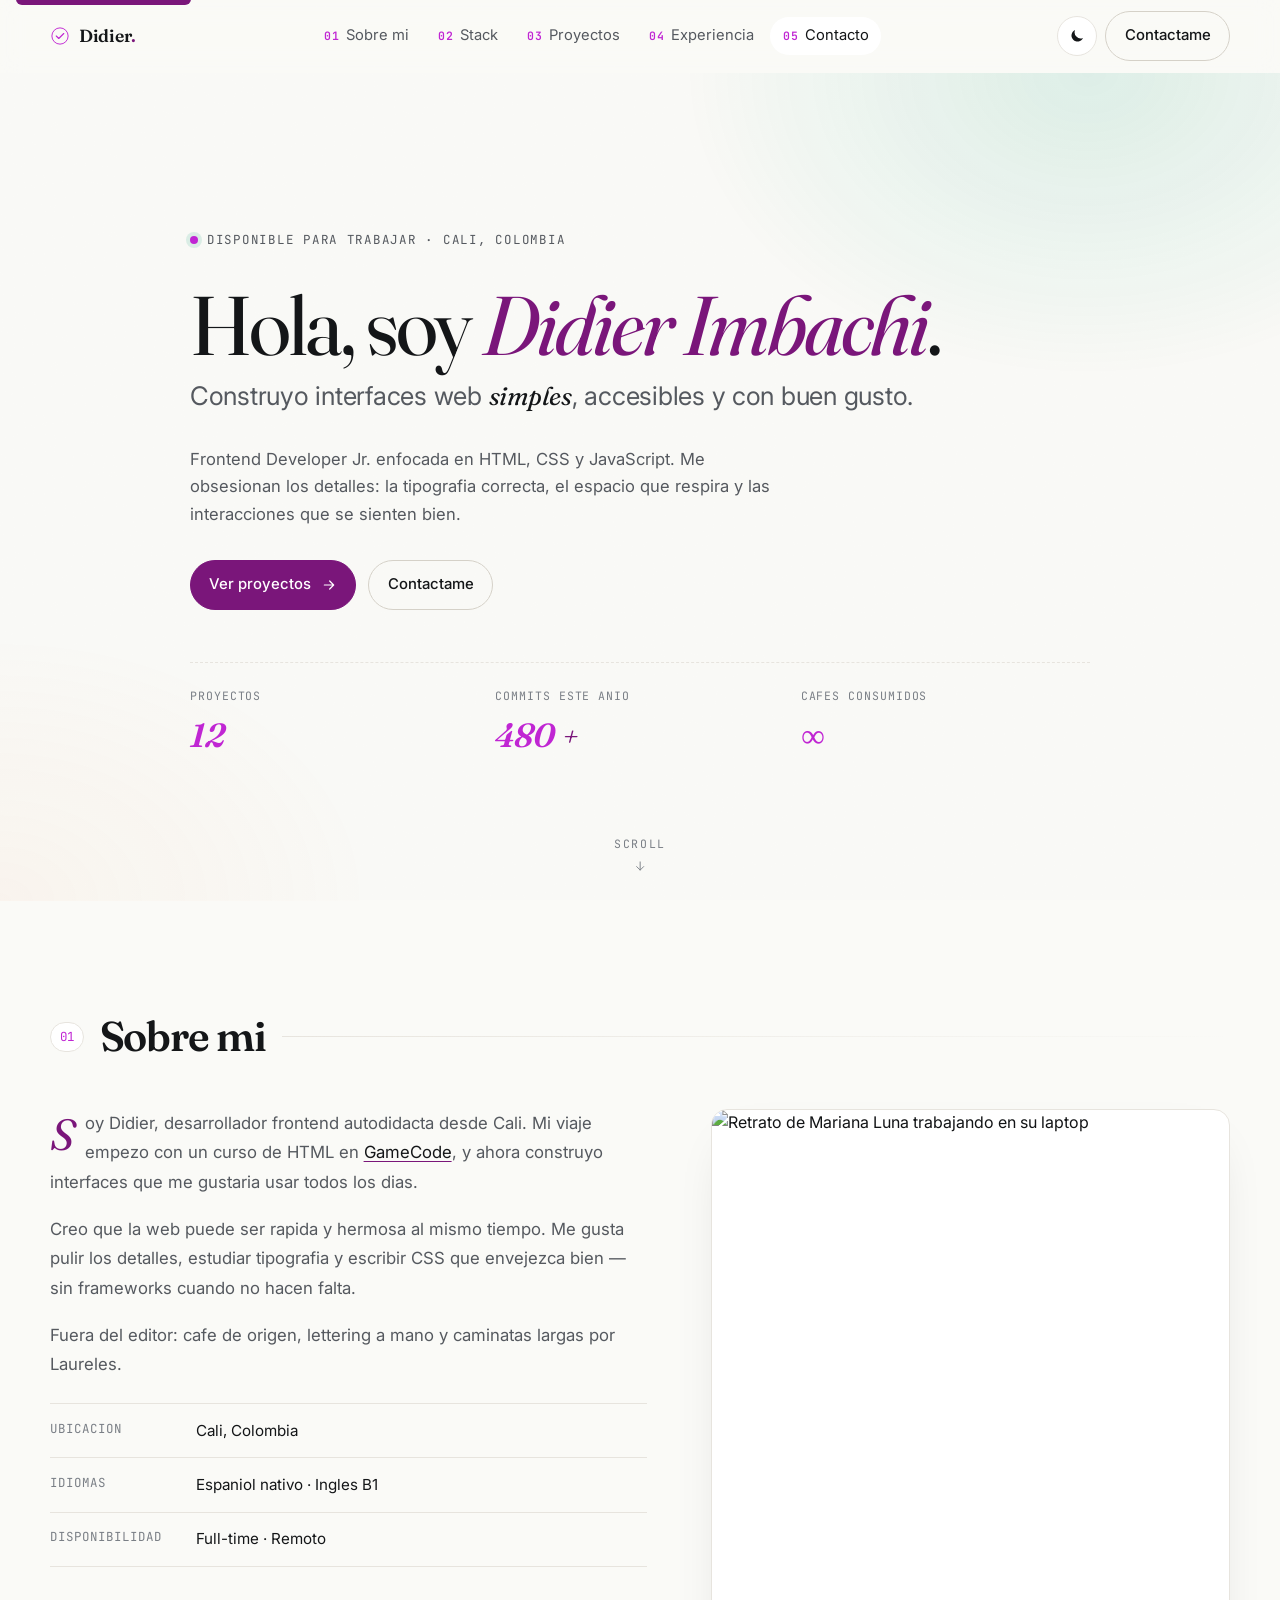
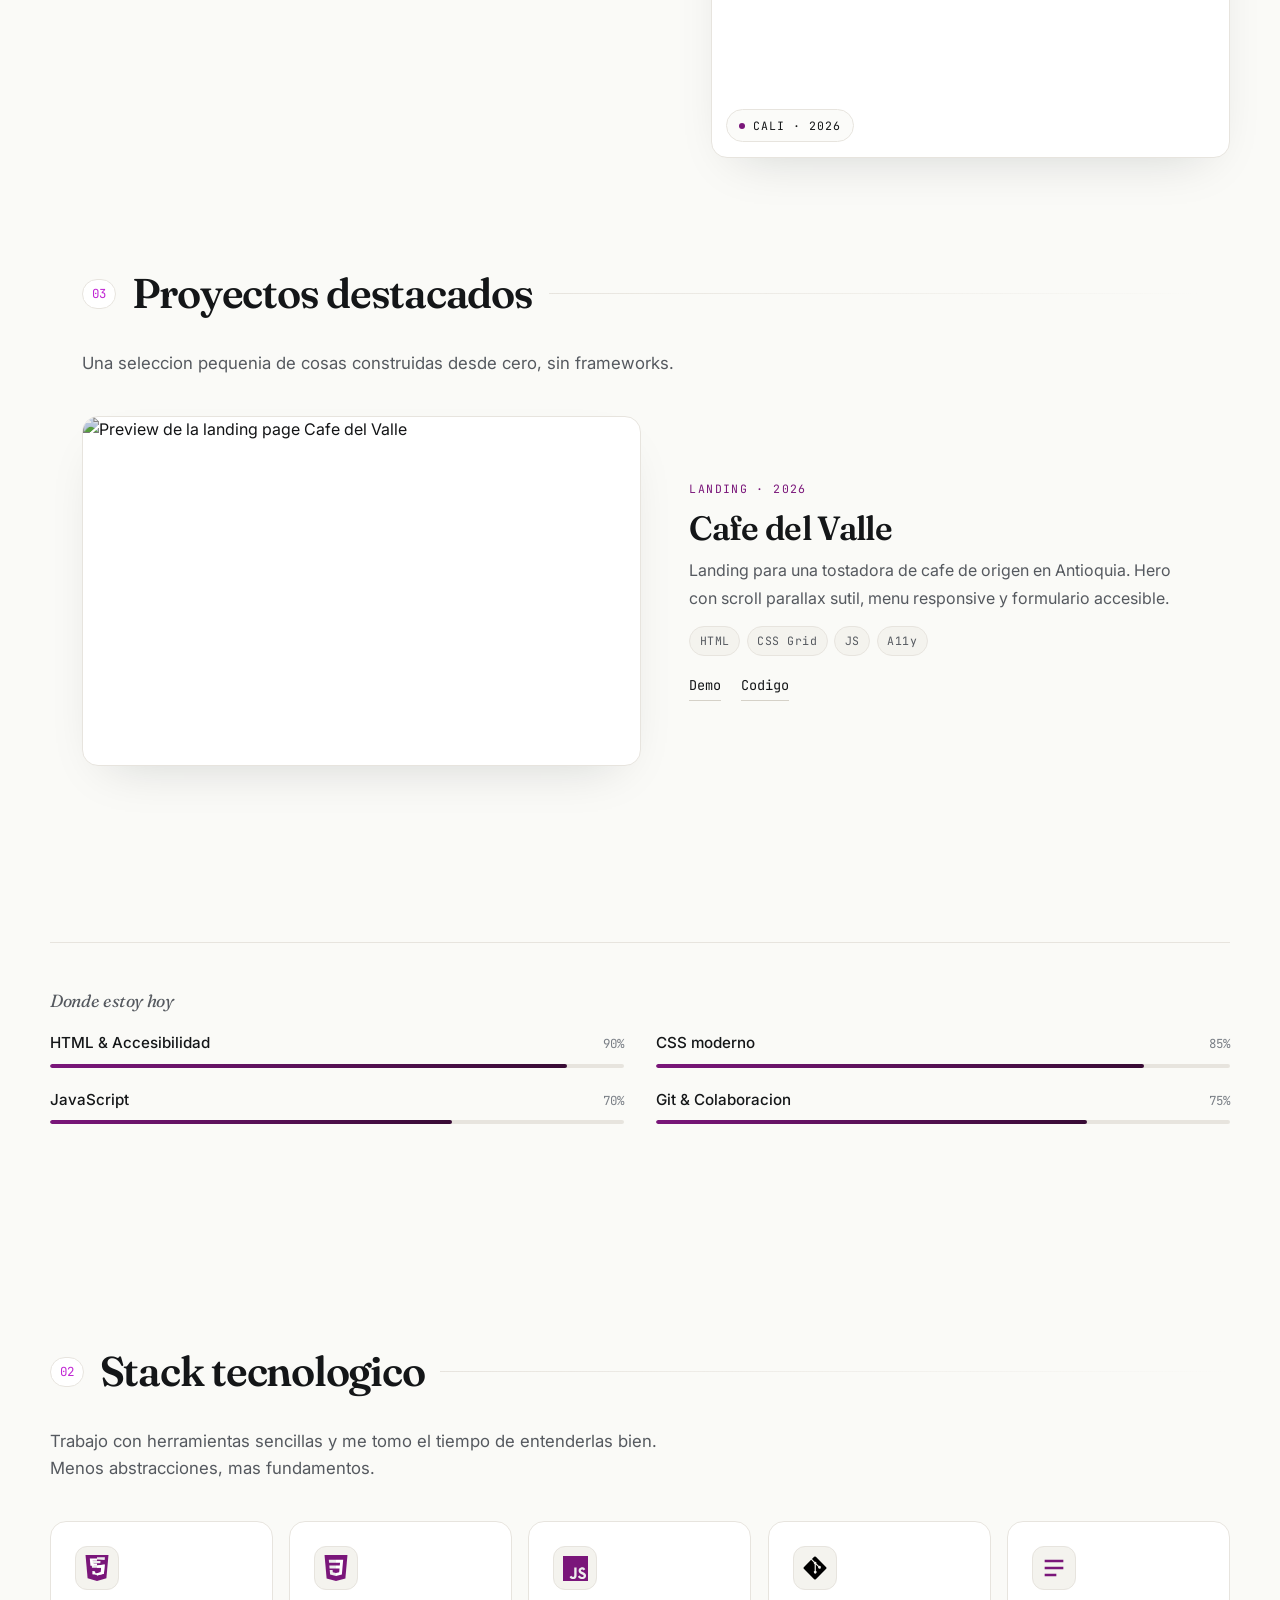
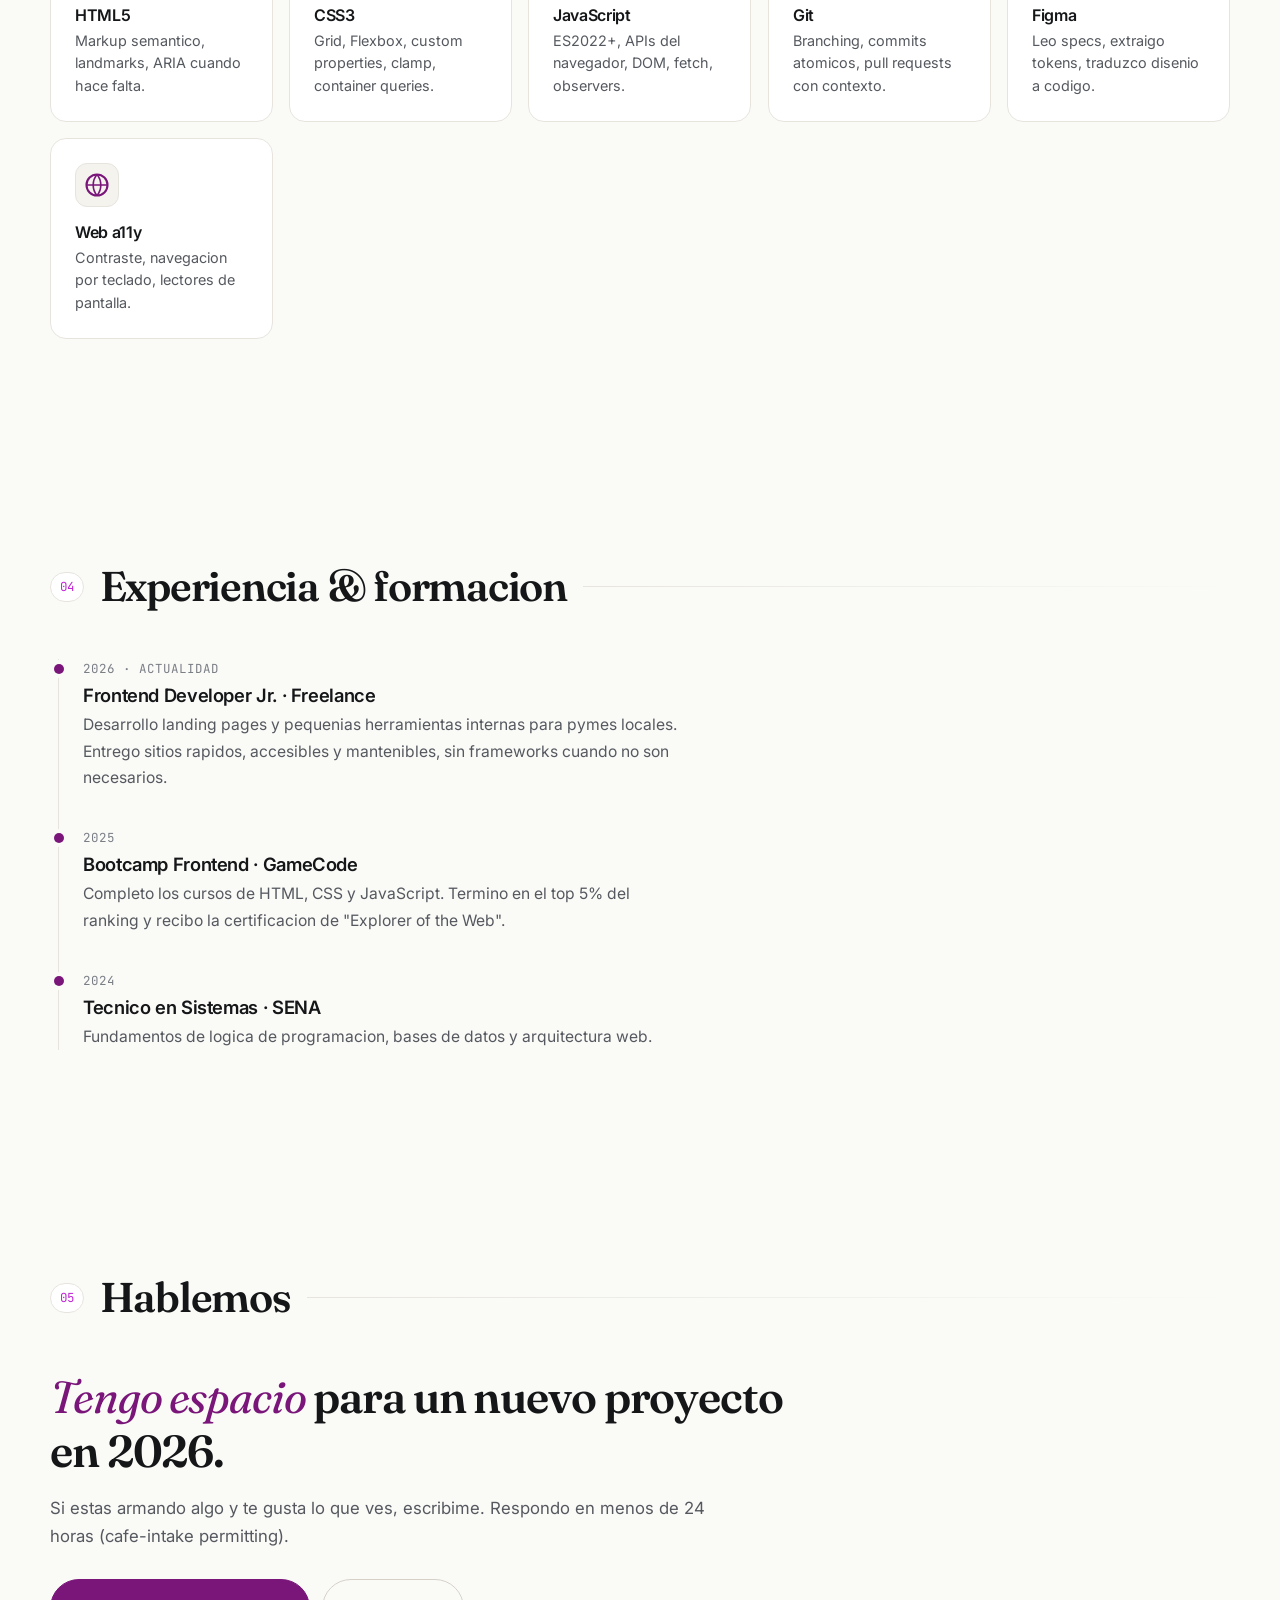
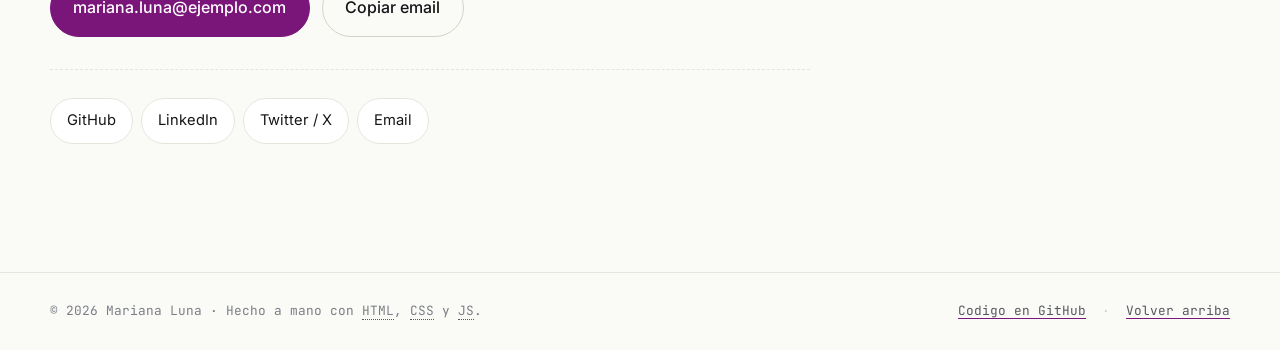
==== commit 22a72024: "Colores Actualizados" ====
--- a/Frontend/pages/index.html
+++ b/Frontend/pages/index.html
@@ -338,11 +338,13 @@
           <ul class="stack">
             <li class="stack__card reveal" data-reveal>
               <span class="stack__icon" aria-hidden="true">
-                <svg viewBox="0 0 24 24" width="28" height="28">
-                  <path
-                    d="M3 2h18l-1.6 18L12 22l-7.4-2L3 2Zm5.5 7.5h7.2l-.2 2H9.2l.2 2.2h6.2l-.4 4.4L12 19l-3.2-.9-.2-2.2h2.2l.1 1 1.1.3 1.1-.3.1-1.2H7.9l-.5-5.2h8.3l.2-1.9H8.7l-.2-.5Z"
-                    fill="currentColor"
-                  />
+                <svg viewBox="0 0 512 512" width="26" height="30">
+                  <path fill="currentColor" d="M71 460 30 0h452l-41 460-185 52"/>
+                  <path fill="currentColor" d="m256 472 149-41 35-394H256"/>
+                  <path fill="#ebebeb" d="m256 208-61-1-4-47h130l4-44H145l12 137h99m0 104-45-12-3-32h-45l5 63 88 24"/>
+                  <path fill="#fff" d="m256 113 4-44H114l1 8 12 135h129v-44h-83l-4-55m0 268 4 1 45-12v-44l-45 12"/>
+                  <path fill="#ebebeb" d="m256 208v44h82l-8 87-74 20v46l136-38 1-11 15-169m-1-90 1-8 4-44H256v44"/>
+                  <path fill="#fff" d="M256 208v44h82l-8 87-74 20v46l136-38 1-11 15-169"/>
                 </svg>
               </span>
               <h3>HTML5</h3>
@@ -351,26 +353,21 @@
 
             <li class="stack__card reveal" data-reveal>
               <span class="stack__icon" aria-hidden="true">
-                <svg viewBox="0 0 24 24" width="28" height="28">
-                  <path
-                    d="M3 2h18l-1.6 18L12 22l-7.4-2L3 2Zm13.9 5.5H8.1l.2 2.2h8.4l-.5 5.5-4.2 1.2-4.2-1.2-.3-2.8h2.1l.1 1.4 2.3.6 2.3-.6.2-2.6H7.8l-.5-5.7h9.8l-.2 1.9Z"
-                    fill="currentColor"
-                  />
-                </svg>
+                <svg xmlns="http://www.w3.org/2000/svg" width="26" height="30" viewBox="0 0 512 512">
+                  <path fill="currentColor" d="M71.357 460.819 30.272 0h451.456l-41.129 460.746L255.724 512z"/>
+                  <path fill="currentColor d="m405.388 431.408 35.148-393.73H256v435.146z"/>
+                  <path fill="#ebebeb" d="m124.46 208.59 5.065 56.517H256V208.59zm-5.041-57.875H256V94.197H114.281zM256 355.372l-.248.066-62.944-16.996-4.023-45.076h-56.736l7.919 88.741 115.772 32.14.26-.073z"/>
+                  <path fill="#fff" d="M255.805 208.59v56.517H325.4l-6.56 73.299-63.035 17.013v58.8l115.864-32.112.85-9.549 13.28-148.792 1.38-15.176 10.203-114.393H255.805v56.518h79.639L330.3 208.59z"/></svg>
               </span>
               <h3>CSS3</h3>
               <p>Grid, Flexbox, custom properties, clamp, container queries.</p>
             </li>
 
             <li class="stack__card reveal" data-reveal>
-              <span class="stack__icon" aria-hidden="true">
-                <svg viewBox="0 0 24 24" width="28" height="28">
-                  <rect x="3" y="3" width="18" height="18" rx="1" fill="currentColor" opacity=".15" />
-                  <path
-                    d="M13.3 17.2c.4.7 1 1.1 2 1.1 1 0 1.6-.5 1.6-1.1 0-.8-.6-1-1.7-1.5l-.6-.3c-1.7-.7-2.9-1.6-2.9-3.5 0-1.8 1.4-3.1 3.5-3.1 1.5 0 2.6.5 3.4 1.9l-1.9 1.2c-.4-.7-.9-1-1.6-1-.7 0-1.1.4-1.1 1 0 .7.4 1 1.4 1.4l.6.3c2 .9 3.2 1.7 3.2 3.6 0 2.2-1.7 3.3-4 3.3-2.3 0-3.7-1.1-4.4-2.5l1.9-1.1Zm-7.8.2c.3.6.6 1 1.4 1 .8 0 1.3-.3 1.3-1.5V9h2.3v7.9c0 2.4-1.4 3.5-3.5 3.5-1.9 0-3-1-3.6-2.1l1.9-1.1Z"
-                    fill="currentColor"
-                  />
-                </svg>
+              <span class="stack__icon_js" aria-hidden="true">
+                <svg xmlns="http://www.w3.org/2000/svg" width="25" height="25" viewBox="0 0 1052 1052">
+                  <path fill="currentColor" d="M0 0h1052v1052H0z"/>
+                  <path d="M965.9 801.1c-7.7-48-39-88.3-131.7-125.9-32.2-14.8-68.1-25.399-78.8-49.8-3.8-14.2-4.3-22.2-1.9-30.8 6.9-27.9 40.2-36.6 66.6-28.6 17 5.7 33.1 18.801 42.8 39.7 45.4-29.399 45.3-29.2 77-49.399-11.6-18-17.8-26.301-25.4-34-27.3-30.5-64.5-46.2-124-45-10.3 1.3-20.699 2.699-31 4-29.699 7.5-58 23.1-74.6 44-49.8 56.5-35.6 155.399 25 196.1 59.7 44.8 147.4 55 158.6 96.9 10.9 51.3-37.699 67.899-86 62-35.6-7.4-55.399-25.5-76.8-58.4-39.399 22.8-39.399 22.8-79.899 46.1 9.6 21 19.699 30.5 35.8 48.7 76.2 77.3 266.899 73.5 301.1-43.5 1.399-4.001 10.6-30.801 3.199-72.101zm-394-317.6h-98.4c0 85-.399 169.4-.399 254.4 0 54.1 2.8 103.7-6 118.9-14.4 29.899-51.7 26.2-68.7 20.399-17.3-8.5-26.1-20.6-36.3-37.699-2.8-4.9-4.9-8.7-5.601-9-26.699 16.3-53.3 32.699-80 49 13.301 27.3 32.9 51 58 66.399 37.5 22.5 87.9 29.4 140.601 17.3 34.3-10 63.899-30.699 79.399-62.199 22.4-41.3 17.6-91.3 17.4-146.6.5-90.2 0-180.4 0-270.9z" fill="#ededed"/></svg>
               </span>
               <h3>JavaScript</h3>
               <p>ES2022+, APIs del navegador, DOM, fetch, observers.</p>
@@ -381,7 +378,7 @@
                 <svg viewBox="0 0 24 24" width="28" height="28">
                   <path
                     d="m21.6 11.3-8.9-8.9a1 1 0 0 0-1.4 0L9.4 4.3l2.3 2.3a1.2 1.2 0 0 1 1.5 1.5l2.2 2.2a1.2 1.2 0 1 1-.7.7l-2-2v5.4a1.2 1.2 0 1 1-1 0V8.8a1.2 1.2 0 0 1-.7-1.5L8.7 5 2.4 11.3a1 1 0 0 0 0 1.4l8.9 8.9a1 1 0 0 0 1.4 0l8.9-8.9a1 1 0 0 0 0-1.4Z"
-                    fill="currentColor"
+                    fill="currentColor•  "
                   />
                 </svg>
               </span>
--- a/Frontend/styles/styles.css
+++ b/Frontend/styles/styles.css
@@ -22,9 +22,9 @@
 /* ============================================================ 1. VARIABLES */
 :root {
   /* Acento / marca */
-    --accent: #7ee6c8;          /* mint (verde menta) */
+    --accent: #7a167a;          /* mint (verde menta) */
     --accent-soft: #7ee6c822;   /* mint con alpha (22 = ~13% opacidad) */
-    --accent-strong: #2ecfa0;
+    --accent-strong: #380b35;
 
   /* Tema oscuro (por defecto) */
     --bg: #0b0c0e;
@@ -73,9 +73,9 @@
     --text: #141618;
     --text-dim: #55595f;
     --text-mute: #7a7f86;
-    --accent: #17a279;
+    --accent: #7a167a;
     --accent-soft: #17a27922;
-    --accent-strong: #0f7a5a;
+    --accent-strong: #380b35;
     --shadow: 0 20px 50px -25px rgba(10, 20, 30, 0.18);
     --ring: 0 0 0 3px rgba(23, 162, 121, 0.28);
 }
@@ -307,7 +307,7 @@
     font-family: var(--font-serif);
     font-weight: 600;
     font-style: italic;
-    color: var(--accent);
+    color: #c026d3;
 }
 
 .eyebrow {
@@ -325,7 +325,7 @@
     width: 8px;
     height: 8px;
     border-radius: 50%;
-    background: var(--accent);
+    background: #c026d3;
     box-shadow: 0 0 0 4px var(--accent-soft);
     animation: pulse 2.8s ease-in-out infinite;
 }
@@ -387,7 +387,7 @@
 
 .btn--primary {
     --btn-bg: var(--accent);
-    --btn-fg: #0a0f0d;
+    --btn-fg: #ededed;
     --btn-border: var(--accent);
 }
 .btn--primary:hover {
@@ -535,9 +535,13 @@
     font-weight: 600;
     letter-spacing: -0.01em;
     color: var(--text);
-}
+    
+}
+
+
 .nav__logo-mark {
-    color: var(--accent);
+    color: #c026d3;
+    text-shadow: 0 0 4px #d946ef, 0 0 8px #d946ef;
     display: inline-flex;
     transition: transform var(--t-base) var(--ease);
 }
@@ -576,8 +580,11 @@
 .nav__num {
     font-family: var(--font-mono);
     font-size: 0.72rem;
-    color: var(--accent);
-}
+    color: #c026d3;
+    font-weight: 600;
+    letter-spacing: 0.5px;
+}
+    
 .nav__link[aria-current="true"] {
     color: var(--text);
     background: var(--bg-elev);
@@ -782,7 +789,7 @@
 .section__num {
     font-family: var(--font-mono);
     font-size: 0.78rem;
-    color: var(--accent);
+    color: #c026d3;
     padding: 0.25rem 0.55rem;
     border: 1px solid var(--border);
     border-radius: 999px;
@@ -983,6 +990,19 @@
     margin-bottom: 1rem;
     border: 1px solid var(--border);
 }
+
+.stack__icon_js {
+    display: inline-grid;
+    place-items: center;
+    width: 44px;
+    height: 44px;
+    border-radius: 12px;
+    background: var(--bg-elev-2);
+    color: var(--accent);
+    margin-bottom: 1rem;
+    border: 1px solid var(--border);    
+}
+
 .stack__card h3 {
     font-family: var(--font-sans);
     font-size: 1rem;
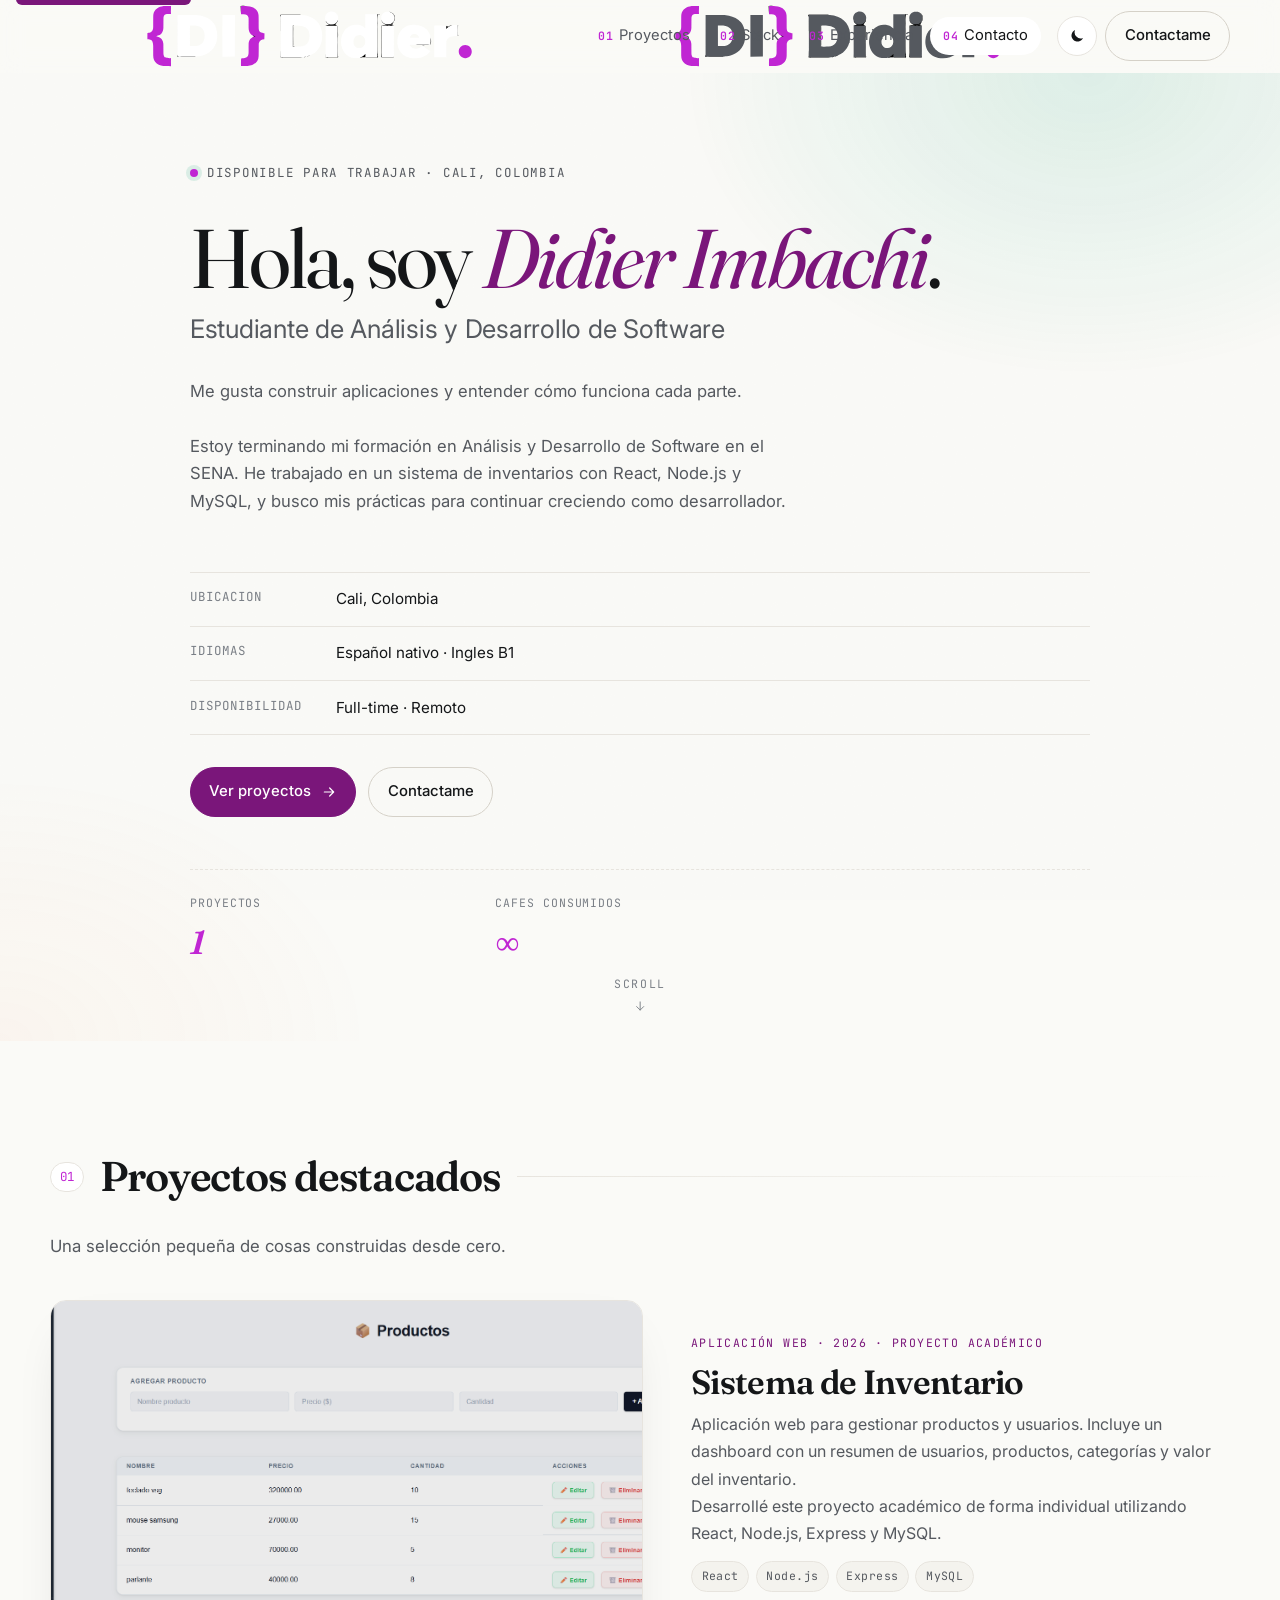
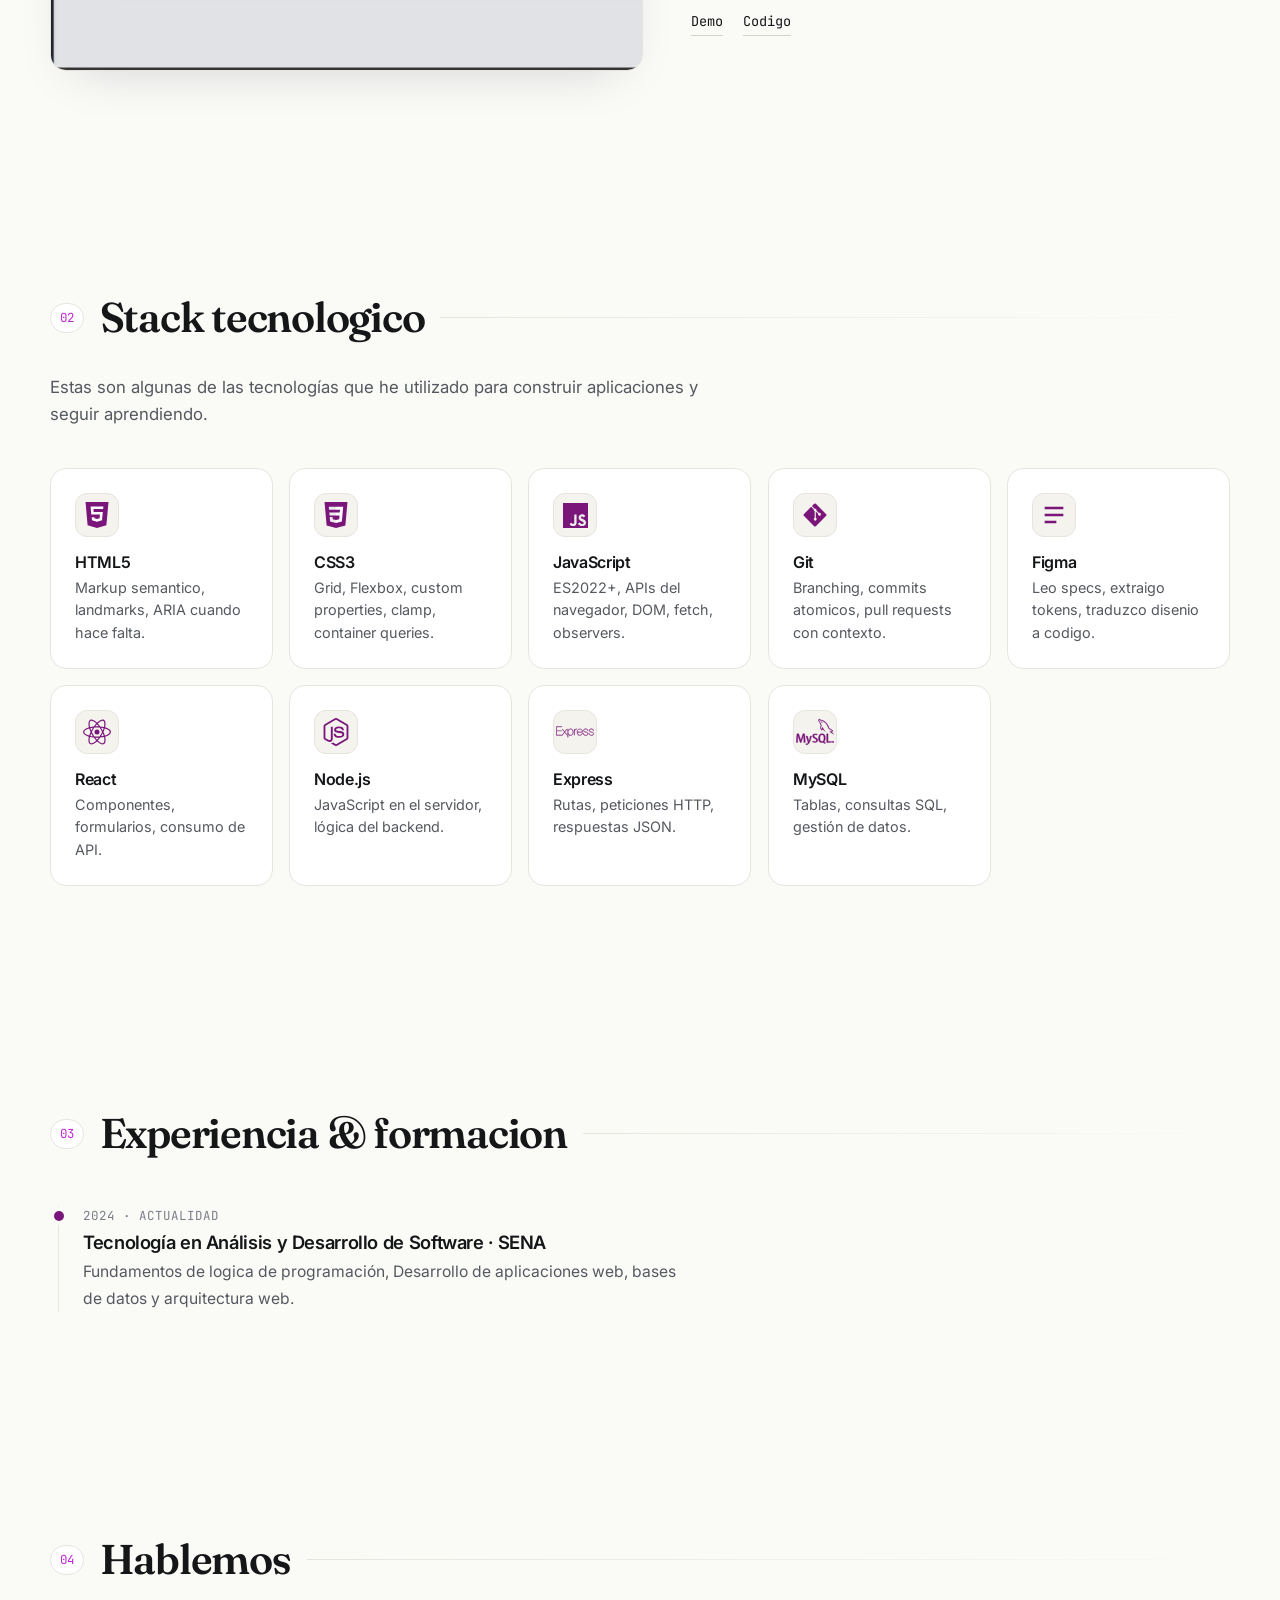
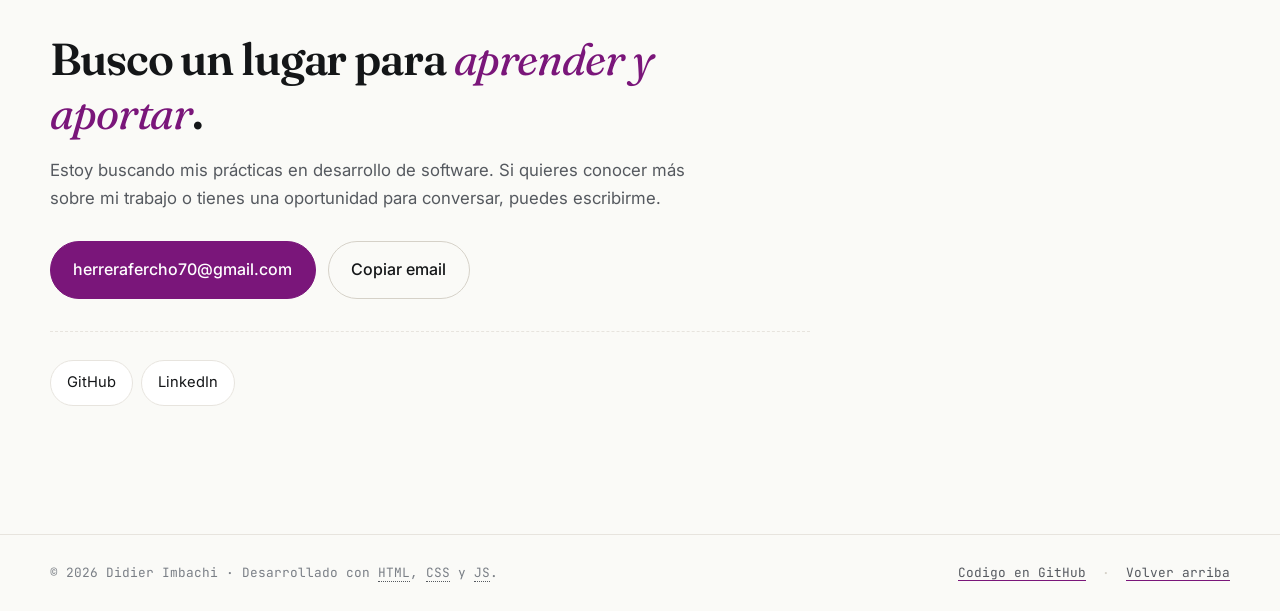
==== commit 75d659c0: "Actualización de datos final." ====
--- a/Frontend/pages/index.html
+++ b/Frontend/pages/index.html
@@ -29,6 +29,7 @@
     />
     <link rel="stylesheet" href="../styles/styles.css" />
   </head>
+  
   <body>
     <!-- Skip link: salta al contenido con teclado -->
     <a class="skip-link" href="#main">Saltar al contenido</a>
@@ -39,31 +40,31 @@
     <header class="nav" data-nav>
       <div class="nav__inner container">
         <a class="nav__logo" href="#top" aria-label="Ir al inicio">
-          <span class="nav__logo-mark" aria-hidden="true">
-            <svg viewBox="0 0 32 32" width="20" height="20">
-              <circle cx="16" cy="16" r="13" fill="none" stroke="currentColor" stroke-width="1.5" />
-              <path d="M10 16 L14 20 L22 12" fill="none" stroke="currentColor" stroke-width="1.8" stroke-linecap="round" stroke-linejoin="round" />
-            </svg>
-          </span>
-          <span class="nav__logo-text">Didier<span class="accent">.</span></span>
+          <img
+            src="../assets/Didi_logo.svg"
+            alt="Didier Imbachi"
+            class="logo-dark"/>
+
+            <img
+            class="logo-light"
+            src="../assets/Didi_logo-Theme_ligth.svg"
+            alt="">
         </a>
+
+
 
         <nav class="nav__menu" aria-label="Navegacion principal">
           <ul class="nav__list" data-nav-list>
             <li>
-              <a href="#sobre-mi" class="nav__link"> <span class="nav__num">01</span>Sobre mi</a>
+              <a href="#proyectos" class="nav__link"> <span class="nav__num">01</span>Proyectos</a>
             </li>
             <li>
               <a href="#stack" class="nav__link"> <span class="nav__num">02</span>Stack</a>
             </li>
+              <a href="#experiencia" class="nav__link"> <span class="nav__num">03</span>Experiencia</a>
+            </li>
             <li>
-              <a href="#proyectos" class="nav__link"> <span class="nav__num">03</span>Proyectos</a>
-            </li>
-            <li>
-              <a href="#experiencia" class="nav__link"> <span class="nav__num">04</span>Experiencia</a>
-            </li>
-            <li>
-              <a href="#contacto" class="nav__link"> <span class="nav__num">05</span>Contacto</a>
+              <a href="#contacto" class="nav__link"> <span class="nav__num">04</span>Contacto</a>
             </li>
           </ul>
         </nav>
@@ -110,19 +111,16 @@
       <div class="mobile-menu" id="mobile-menu" data-mobile-menu hidden>
         <ul class="mobile-menu__list">
           <li>
-            <a href="#sobre-mi"><span class="nav__num">01</span>Sobre mi</a>
+            <a href="#proyectos"><span class="nav__num">01</span>Proyectos</a>
           </li>
           <li>
             <a href="#stack"><span class="nav__num">02</span>Stack</a>
           </li>
           <li>
-            <a href="#proyectos"><span class="nav__num">03</span>Proyectos</a>
+            <a href="#experiencia"><span class="nav__num">03</span>Experiencia</a>
           </li>
           <li>
-            <a href="#experiencia"><span class="nav__num">04</span>Experiencia</a>
-          </li>
-          <li>
-            <a href="#contacto"><span class="nav__num">05</span>Contacto</a>
+            <a href="#contacto"><span class="nav__num">04</span>Contacto</a>
           </li>
         </ul>
         <a class="btn btn--primary mobile-menu__cta" href="#contacto">Contactame</a>
@@ -137,13 +135,32 @@
 
           <h1 class="hero__title reveal" data-reveal>
             Hola, soy <span class="hero__name">Didier Imbachi</span>.
-            <span class="hero__lead">Construyo interfaces web <em>simples</em>, accesibles y con buen gusto.</span>
+            <span class="hero__lead">Estudiante de Análisis y Desarrollo de Software</span>
           </h1>
 
           <p class="hero__pitch reveal" data-reveal>
-            Frontend Developer Jr. enfocada en HTML, CSS y JavaScript. Me obsesionan los detalles: la tipografia correcta, el espacio que respira y
-            las interacciones que se sienten bien.
+            Me gusta construir aplicaciones y entender cómo funciona cada parte. <br>
+            <br>
+            Estoy terminando mi formación en Análisis y Desarrollo de Software en el SENA. He trabajado en un sistema de inventarios con React, Node.js y MySQL, y busco mis prácticas para continuar creciendo como desarrollador.
           </p>
+
+          <div class="about__text reveal" data-reveal>
+
+              <ul class="about__facts">
+                <li>
+                  <span class="about__facts-key">Ubicacion</span>
+                  <span>Cali, Colombia</span>
+                </li>
+                <li>
+                  <span class="about__facts-key">Idiomas</span>
+                  <span>Español nativo · Ingles B1</span>
+                </li>
+                <li>
+                  <span class="about__facts-key">Disponibilidad</span>
+                  <span>Full-time · Remoto</span>
+                </li>
+              </ul>
+            </div>
 
           <div class="hero__ctas reveal" data-reveal>
             <a class="btn btn--primary" href="#proyectos">
@@ -159,11 +176,7 @@
             <dl class="hero__stats">
               <div>
                 <dt>Proyectos</dt>
-                <dd><span class="num">12</span></dd>
-              </div>
-              <div>
-                <dt>Commits este anio</dt>
-                <dd><span class="num">480</span><span class="plus">+</span></dd>
+                <dd><span class="num">1</span></dd>
               </div>
               <div>
                 <dt>Cafes consumidos</dt>
@@ -173,85 +186,30 @@
           </div>
         </div>
 
-        <a class="hero__scroll" href="#sobre-mi" aria-label="Desplazarse a la siguiente seccion">
+        <a class="hero__scroll" href="#proyectos" aria-label="Desplazarse a la siguiente seccion">
           <span>scroll</span>
           <svg viewBox="0 0 24 24" width="14" height="14" aria-hidden="true">
             <path d="M12 5v14M6 13l6 6 6-6" fill="none" stroke="currentColor" stroke-width="1.6" stroke-linecap="round" stroke-linejoin="round" />
           </svg>
         </a>
       </section>
-      <!-- SOBRE MI -->
-      <section class="section" id="sobre-mi">
-        <div class="container">
-          <header class="section__head reveal" data-reveal>
-            <span class="section__num">01</span>
-            <h2 class="section__title">Sobre mi</h2>
-            <span class="section__rule" aria-hidden="true"></span>
-          </header>
-
-          <div class="about">
-            <div class="about__text reveal" data-reveal>
-              <p>
-                Soy Didier, desarrollador frontend autodidacta desde Cali. Mi viaje empezo con un curso de HTML en
-                <a href="https://gamecode.me" rel="noopener">GameCode</a>, y ahora construyo interfaces que me gustaria usar todos los dias.
-              </p>
-              <p>
-                Creo que la web puede ser rapida y hermosa al mismo tiempo. Me gusta pulir los detalles, estudiar tipografia y escribir CSS que
-                envejezca bien — sin frameworks cuando no hacen falta.
-              </p>
-              <p>Fuera del editor: cafe de origen, lettering a mano y caminatas largas por Laureles.</p>
-
-              <ul class="about__facts">
-                <li>
-                  <span class="about__facts-key">Ubicacion</span>
-                  <span>Cali, Colombia</span>
-                </li>
-                <li>
-                  <span class="about__facts-key">Idiomas</span>
-                  <span>Espaniol nativo · Ingles B1</span>
-                </li>
-                <li>
-                  <span class="about__facts-key">Disponibilidad</span>
-                  <span>Full-time · Remoto</span>
-                </li>
-              </ul>
-            </div>
-
-            <div class="about__media reveal" data-reveal>
-              <figure class="portrait">
-                <img
-                  src="https://images.unsplash.com/photo-1544005313-94ddf0286df2?auto=format&fit=crop&w=900&q=70"
-                  alt="Retrato de Mariana Luna trabajando en su laptop"
-                  loading="lazy"
-                  decoding="async"
-                  width="560"
-                  height="700"
-                />
-                <figcaption class="portrait__caption">
-                  <span class="portrait__dot" aria-hidden="true"></span>
-                  Cali · 2026
-                </figcaption>
-              </figure>
-            </div>
-          </div>
-
           <!-- PROYECTOS -->
           <section class="section" id="proyectos">
             <div class="container">
               <header class="section__head reveal" data-reveal>
-                <span class="section__num">03</span>
+                <span class="section__num">01</span>
                 <h2 class="section__title">Proyectos destacados</h2>
                 <span class="section__rule" aria-hidden="true"></span>
               </header>
 
-              <p class="section__lede reveal" data-reveal>Una seleccion pequenia de cosas construidas desde cero, sin frameworks.</p>
+              <p class="section__lede reveal" data-reveal>Una selección pequeña de cosas construidas desde cero.</p>
 
               <ul class="projects">
                 <li class="project reveal" data-reveal>
-                  <a class="project__media" href="#" aria-label="Abrir demo de Cafe del Valle">
+                  <a class="project__media" href="#" aria-label="Abrir demo de Sistema de Inventario">
                     <img
-                      src="https://images.unsplash.com/photo-1511920170033-f8396924c348?auto=format&fit=crop&w=1200&q=70"
-                      alt="Preview de la landing page Cafe del Valle"
+                      src="../assets/Productos.png"
+                      alt="Preview de la aplicacion web de inventario"
                       loading="lazy"
                       decoding="async"
                       width="800"
@@ -262,21 +220,22 @@
                     </span>
                   </a>
                   <div class="project__body">
-                    <p class="project__kicker">Landing · 2026</p>
-                    <h3 class="project__title">Cafe del Valle</h3>
+                    <p class="project__kicker">Aplicación Web · 2026 · Proyecto académico</p>
+                    <h3 class="project__title">Sistema de Inventario</h3>
                     <p class="project__desc">
-                      Landing para una tostadora de cafe de origen en Antioquia. Hero con scroll parallax sutil, menu responsive y formulario
-                      accesible.
+                      Aplicación web para gestionar productos y usuarios. Incluye un dashboard con un resumen de usuarios, productos, categorías y valor del inventario.
+                      <br>                    
+                      Desarrollé este proyecto académico de forma individual utilizando React, Node.js, Express y MySQL.
                     </p>
                     <ul class="tags">
-                      <li>HTML</li>
-                      <li>CSS Grid</li>
-                      <li>JS</li>
-                      <li>A11y</li>
+                      <li>React</li>
+                      <li>Node.js</li>
+                      <li>Express</li>
+                      <li>MySQL</li>
                     </ul>
                     <div class="project__links">
                       <a href="#" rel="noopener">Demo</a>
-                      <a href="#" rel="noopener">Codigo</a>
+                      <a href="https://github.com/Didier-202/Invenario_full" rel="noopener">Codigo</a>
                     </div>
                   </div>
                 </li>
@@ -284,43 +243,6 @@
               </ul>
             </div>
           </section>
-
-          <!-- Skill bars -->
-          <div class="skills reveal" data-reveal>
-            <h3 class="skills__title">Donde estoy hoy</h3>
-            <ul class="skills__list">
-              <li>
-                <div class="skills__row">
-                  <span class="skills__name">HTML & Accesibilidad</span>
-                  <span class="skills__value">90%</span>
-                </div>
-                <div class="skills__bar"><span style="--w: 90%"></span></div>
-              </li>
-              <li>
-                <div class="skills__row">
-                  <span class="skills__name">CSS moderno</span>
-                  <span class="skills__value">85%</span>
-                </div>
-                <div class="skills__bar"><span style="--w: 85%"></span></div>
-              </li>
-              <li>
-                <div class="skills__row">
-                  <span class="skills__name">JavaScript</span>
-                  <span class="skills__value">70%</span>
-                </div>
-                <div class="skills__bar"><span style="--w: 70%"></span></div>
-              </li>
-              <li>
-                <div class="skills__row">
-                  <span class="skills__name">Git & Colaboracion</span>
-                  <span class="skills__value">75%</span>
-                </div>
-                <div class="skills__bar"><span style="--w: 75%"></span></div>
-              </li>
-            </ul>
-          </div>
-        </div>
-      </section>
 
       <!-- STACK -->
       <section class="section" id="stack">
@@ -332,7 +254,7 @@
           </header>
 
           <p class="section__lede reveal" data-reveal>
-            Trabajo con herramientas sencillas y me tomo el tiempo de entenderlas bien. Menos abstracciones, mas fundamentos.
+            Estas son algunas de las tecnologías que he utilizado para construir aplicaciones y seguir aprendiendo.
           </p>
 
           <ul class="stack">
@@ -341,10 +263,7 @@
                 <svg viewBox="0 0 512 512" width="26" height="30">
                   <path fill="currentColor" d="M71 460 30 0h452l-41 460-185 52"/>
                   <path fill="currentColor" d="m256 472 149-41 35-394H256"/>
-                  <path fill="#ebebeb" d="m256 208-61-1-4-47h130l4-44H145l12 137h99m0 104-45-12-3-32h-45l5 63 88 24"/>
-                  <path fill="#fff" d="m256 113 4-44H114l1 8 12 135h129v-44h-83l-4-55m0 268 4 1 45-12v-44l-45 12"/>
-                  <path fill="#ebebeb" d="m256 208v44h82l-8 87-74 20v46l136-38 1-11 15-169m-1-90 1-8 4-44H256v44"/>
-                  <path fill="#fff" d="M256 208v44h82l-8 87-74 20v46l136-38 1-11 15-169"/>
+                  <path fill="#fff" d="M130 90 H382 L376 140 H185 L190 195 H370 L355 360 L256 390 L157 360 L151 300 H202 L207 322 L256 337 L307 322 L314 245 H143 Z"/>
                 </svg>
               </span>
               <h3>HTML5</h3>
@@ -378,7 +297,7 @@
                 <svg viewBox="0 0 24 24" width="28" height="28">
                   <path
                     d="m21.6 11.3-8.9-8.9a1 1 0 0 0-1.4 0L9.4 4.3l2.3 2.3a1.2 1.2 0 0 1 1.5 1.5l2.2 2.2a1.2 1.2 0 1 1-.7.7l-2-2v5.4a1.2 1.2 0 1 1-1 0V8.8a1.2 1.2 0 0 1-.7-1.5L8.7 5 2.4 11.3a1 1 0 0 0 0 1.4l8.9 8.9a1 1 0 0 0 1.4 0l8.9-8.9a1 1 0 0 0 0-1.4Z"
-                    fill="currentColor•  "
+                    fill="currentColor"
                   />
                 </svg>
               </span>
@@ -396,15 +315,42 @@
 
             <li class="stack__card reveal" data-reveal>
               <span class="stack__icon" aria-hidden="true">
-                <svg viewBox="0 0 24 24" width="28" height="28">
-                  <circle cx="12" cy="12" r="9" fill="none" stroke="currentColor" stroke-width="1.8" />
-                  <path d="M3 12h18M12 3a14 14 0 0 1 0 18M12 3a14 14 0 0 0 0 18" fill="none" stroke="currentColor" stroke-width="1.4" />
+                <svg xmlns="http://www.w3.org/2000/svg" fill="none" viewBox="0 0 600 600" width="28" height="28">
+                  <path fill="currentColor" d="M493.3 206.1q-9.3-3.2-19.3-6l3-13.2c14.6-71 5-128.2-27.6-147-31.3-18-82.5.7-134.2 45.7q-7.5 6.6-15 13.7l-9.9-9.1c-54.1-48.1-108.5-68.4-141-49.5-31.3 18-40.6 71.8-27.4 139q1.8 9.8 4.4 20-11.5 3.2-22.2 7C40.6 228.6 0 263.4 0 299.4c0 37.2 43.6 74.5 109.7 97q7.9 2.8 16.2 5.2-2.7 11-4.7 21.4c-12.5 66-2.7 118.6 28.5 136.5 32.2 18.6 86.2-.5 138.9-46.5q6.2-5.4 12.5-11.5 8.1 7.8 16.2 14.8c51 43.8 101.4 61.6 132.5 43.5 32.2-18.6 42.7-75 29.1-143.6q-1.5-7.9-3.6-16l11.2-3.5C555.2 374 600 337.2 600 299.5c0-36.1-41.9-71-106.7-93.4m-14.9 166.4-10 3.1q-11.7-36.2-30.5-76a601 601 0 0 0 29.2-74.9q9.3 2.7 17.9 5.6c55.5 19.2 89.4 47.4 89.4 69.2 0 23.2-36.6 53.3-96 73m-24.6 48.8a217 217 0 0 1 2.8 79.2c-3.5 19.3-10.7 32.1-19.6 37.2-19 11-59.3-3.2-103-40.8q-7.5-6.5-15-13.7 25.4-27.9 50.3-63.9c29-2.6 56.4-6.8 81.2-12.5zM204.6 536c-18.5 6.5-33.2 6.7-42.1 1.5-19-10.9-26.8-53-16-109.5q1.7-9.8 4.3-20a603 603 0 0 0 80.8 11.7 624 624 0 0 0 51.6 63.7q-5.8 5.5-11.5 10.5a217 217 0 0 1-67.1 42M118 372.3a217 217 0 0 1-70-37.1c-14.9-12.8-22.4-25.4-22.4-35.7 0-21.9 32.6-49.7 87-68.7q9.8-3.4 20.6-6.5 11.3 37 29.2 75.8c-12 26.2-22 52.2-29.6 76.9q-7.5-2.2-14.8-4.7M147 175c-11.3-57.7-3.8-101.1 15-112 20.1-11.7 64.5 4.9 111.3 46.4l9 8.3a614 614 0 0 0-51 63.3 626 626 0 0 0-80.2 12.4q-2.3-9.3-4-18.4m258.8 63.9q-9-15.5-18.2-30 28.8 3.6 54.7 9.5A548 548 0 0 1 423 270a892 892 0 0 0-17.3-31.2M300.3 136a548 548 0 0 1 35.3 42.6 755 755 0 0 0-71 0 566 566 0 0 1 35.7-42.6M194 239a757 757 0 0 0-17 31 566 566 0 0 1-19-52q25.6-5.8 54.4-9.3Q203 223.5 194 239m19 153a545 545 0 0 1-55.4-8.9 576 576 0 0 1 19.5-53 754 754 0 0 0 35.8 62m87.9 72.7a576 576 0 0 1-36.1-43.2 895 895 0 0 0 71.3 0 545 545 0 0 1-35.2 43.2m122.3-135.5q12 27.5 20.2 52.8-26.2 6-56 9.5a896 896 0 0 0 35.8-62.3m-39.6 19q-14 24.4-28.8 46.5a772 772 0 0 1-109.2.2 727 727 0 0 1-55-94.9 720 720 0 0 1 54.6-94.7 726 726 0 0 1 109.4 0 772 772 0 0 1 54.8 94.3q-11.7 24.2-25.8 48.6m53-286.2c20 11.6 27.8 58.3 15.2 119.6l-2.7 12a614 614 0 0 0-80.2-12.8 602 602 0 0 0-50.8-63.3l14-12.6c44.3-38.6 85.7-53.8 104.6-43M300 245.9a53.6 53.6 0 1 1 0 107.2 53.6 53.6 0 0 1 0-107.2"/></svg>
+              </span>
+              <h3>React</h3>
+              <p>Componentes, formularios, consumo de API.</p>
+            </li>
+
+            <li class="stack__card reveal" data-reveal>
+              <span class="stack__icon" aria-hidden="true">
+                <svg xmlns="http://www.w3.org/2000/svg" fill="none" viewBox="0 0 600 600" width="28" height="28">
+                  <path fill="currentColor" d="M300 600q-12.4-.2-23.2-6l-73.3-43.6c-11-6-5.5-8.3-2.2-9.4 15-5 17.7-6 33.1-14.9 1.7-1 3.9-.5 5.5.6l56.2 33.6c2.2 1.1 5 1.1 6.7 0L522.7 433q3.3-1.8 3.3-6V172.7c0-2.7-1.1-5-3.3-6L302.7 40c-2.1-1.1-4.9-1.1-6.6 0L76.2 166.7c-2.2 1.1-3.3 3.9-3.3 6.1V427c0 2.2 1.1 5 3.3 6l60 34.8c32.6 16.5 53-2.7 53-22V194.9c0-3.4 2.8-6.7 6.6-6.7H224c3.3 0 6.6 2.8 6.6 6.7v250.8c0 43.5-23.7 68.9-65 68.9-12.7 0-22.6 0-50.7-13.8l-57.9-33a47 47 0 0 1-23.1-40.3V173.4c0-16.6 8.8-32 23.1-40.3L277 5.8a49 49 0 0 1 46.3 0L543 133a47 47 0 0 1 23.1 40.3v254c0 16.6-8.8 32-23.1 40.3L323 595c-7.1 3.3-15.4 5-23.1 5m67.8-174.7c-96.5 0-116.3-44.1-116.3-81.6 0-3.3 2.7-6.6 6.6-6.6h28.7c3.3 0 6 2.2 6 5.5 4.4 29.2 17.1 43.5 75.6 43.5 46.3 0 66.1-10.4 66.1-35.2 0-14.4-5.5-24.9-77.7-32-60.1-6-97.6-19.3-97.6-67.3 0-44.6 37.5-71 100.3-71 70.6 0 105.3 24.2 109.7 77q0 2.6-1.6 5c-1.1 1.2-2.8 2.3-4.4 2.3h-28.7a6.5 6.5 0 0 1-6-5c-6.7-30.3-23.8-40.2-69-40.2-50.7 0-56.7 17.6-56.7 30.8 0 16 7.1 21 75.5 29.8C446 289 478 301.8 478 349.2c-.5 48.5-40.2 76-110.2 76"/></svg>
+              </span>
+              <h3>Node.js</h3>
+              <p>JavaScript en el servidor, lógica del backend.</p>
+            </li>
+
+            <li class="stack__card reveal" data-reveal>
+              <span class="stack__icon" aria-hidden="true">
+                <svg xmlns="http://www.w3.org/2000/svg" fill="none" viewBox="-5 205 610 190" width="38" height="28">
+                  <path fill="currentColor" stroke="currentColor" stroke-width="6" stroke-linejoin="round" d="M3.9 348.6v-66.8h83.4V278H3.9v-61h88.6v-3.9H0v139.4h93.3v-3.9zm164.6-96.4-34.6 45.5-33.7-45.5H95l36.5 48.4-40 52h4.7l37.6-49 38 49h4.8l-40.2-52 36.7-48.4zm20 134.7v-62.5h.3a40 40 0 0 0 13.9 22 41 41 0 0 0 26.3 8.3 39 39 0 0 0 31.8-15.6 53 53 0 0 0 8.2-16.8q2.8-9.6 2.8-20.2 0-11.3-3-20.8a50 50 0 0 0-8.4-16.6 39 39 0 0 0-31.4-14.9q-7.6 0-14.1 2.3a38 38 0 0 0-11.6 6.3 43 43 0 0 0-14.5 21.9h-.4v-28.1h-3.9v134.7zm40.5-36q-18.3 0-29.5-12.5-11-12.6-11-36.3a62 62 0 0 1 2.6-18.5 48 48 0 0 1 8-15.4 37 37 0 0 1 30-14.4q9.6 0 17 3.8 7.4 4 12.1 10.7 4.8 6.7 7.2 15.4a68 68 0 0 1 .2 36 50 50 0 0 1-6.9 15.5A34 34 0 0 1 229 351m64.3 1.6v-56.8q0-8.2 2.3-16 2.4-7.8 7.2-13.8 5-6 12.4-9.3 7.5-3.5 17.9-2.9v-3.9q-9-.2-15.7 2a38 38 0 0 0-11.6 5.8 30 30 0 0 0-7.9 8.7q-2.8 5-4.2 10.7h-.4v-24.8h-4v100.3zm44.7-49.4h84q.3-10.3-2.1-19.9t-7.8-17a40 40 0 0 0-34.1-16.4 40 40 0 0 0-30.5 13.8 52 52 0 0 0-9.7 16.5q-3.7 9.8-3.7 22.2 0 11.2 2.5 20.8 2.6 9.7 7.8 16.8t13.6 11a45 45 0 0 0 20 3.8q17.2 0 28.9-9.7a40 40 0 0 0 13.9-27.2h-4q-2.4 16.5-13 24.9-10.3 8.3-26.2 8.3-10.7 0-18.1-3.7T347.3 337a44 44 0 0 1-6.9-15.1q-2.2-8.7-2.4-18.9m80-3.9h-80q.6-10.5 3.9-19a47 47 0 0 1 8.7-14.3 36 36 0 0 1 27.8-12.2q9.7 0 17.2 3.6t12.4 9.9 7.5 14.5a59 59 0 0 1 2.5 17.5m85-17.4h3.9q0-16.8-9.8-24.4t-26.6-7.6q-9.3 0-15.8 2.4a32 32 0 0 0-10.5 6 22 22 0 0 0-5.9 8.2q-1.7 4.5-1.7 8.6 0 8.2 2.9 13 3 5 9.2 7.7 4.3 2 9.7 3.5 5.6 1.6 12.7 3.3l12.7 3.2q6.3 1.5 11 4.2 4.8 2.6 7.9 6.7 3 4 3 10.7 0 6.5-3 11t-7.7 7.3a34 34 0 0 1-10.5 4q-5.7 1.4-11.2 1.4-17.8 0-27.3-8-9.4-7.8-9.4-24.8h-4q0 18.9 10.3 27.7t30.4 8.8q6.4 0 13-1.5a36 36 0 0 0 11.7-4.8q5.1-3.2 8.4-8.6 3.2-5.2 3.2-12.9 0-7.2-2.8-11.7-3-4.4-7.5-7.4t-10.3-4.6a598 598 0 0 0-26-7q-6-1.5-11.4-3.6-5-2.2-8-6.2-3.1-3.9-3.1-11.4 0-1.3.8-4.9.7-3.5 3.7-7.1t9-6.4q6-3 16.6-2.9 7.2 0 13.1 1.6 6 1.5 10.3 5 4.2 3.3 6.6 8.7t2.4 12.8m90.4 0h3.9q0-16.8-9.8-24.4a42 42 0 0 0-26.5-7.6q-9.5 0-15.9 2.4a32 32 0 0 0-10.5 6 22 22 0 0 0-5.9 8.2Q527 271 527 275q0 8.2 3 13 3 5 9 7.7 4.5 2 9.8 3.5 5.6 1.6 12.7 3.3l12.7 3.2q6.3 1.5 11 4.2 4.8 2.6 7.9 6.7 3 4 3 10.7 0 6.5-3 11t-7.7 7.3a34 34 0 0 1-10.5 4q-5.7 1.4-11.2 1.4-17.9 0-27.3-8-9.4-7.8-9.4-24.8h-4q0 18.9 10.3 27.7t30.4 8.8q6.4 0 13-1.5t11.7-4.8q5.1-3.2 8.4-8.6 3.2-5.2 3.2-12.9 0-7.2-2.8-11.7-3-4.4-7.5-7.4t-10.3-4.6a598 598 0 0 0-26-7q-6-1.5-11.4-3.6-5-2.2-8-6.2-3.1-3.9-3.1-11.4 0-1.3.8-4.9.7-3.5 3.7-7.1t9-6.4q6-3 16.6-2.9 7.2 0 13.1 1.6 6 1.5 10.3 5 4.2 3.3 6.6 8.7t2.4 12.8"/>
                 </svg>
               </span>
-              <h3>Web a11y</h3>
-              <p>Contraste, navegacion por teclado, lectores de pantalla.</p>
-            </li>
-          </ul>
+              <h3>Express</h3>
+              <p>Rutas, peticiones HTTP, respuestas JSON.</p>
+            </li>
+            <li class="stack__card reveal" data-reveal>
+              <span class="stack__icon" aria-hidden="true">
+                <svg xmlns="http://www.w3.org/2000/svg" fill="none" viewBox="-5 205 610 190" width="38" height="28">
+                <path fill="currentColor" stroke="currentColor" stroke-width="6" stroke-linejoin="round" d="m178.5 365.6 18.2 59.2a80 80 0 0 1 5.1 28.1q15-40 21-87.3h21.9q-14.2 77-37.3 111.8-18 27-39.6 26.9-5.7 0-14.1-3.5v-12.3q4.1.6 9.6.6 10 0 16.2-5.6 7.5-6.8 7.4-15.2 0-5.7-5.7-23.6l-25.5-79.1zM38.9 329.2l33.4 102h.2l33.6-102h27.5q9 75.9 10.7 138.7H121q-1.2-58.8-6.8-110.5h-.2L79 467.9H61.3l-35-110.5H26q-3.9 49.7-4.9 110.5H0q2.1-74 10.2-138.7z"/>
+                <path fill="currentColor" stroke="currentColor" stroke-width="6" stroke-linejoin="round" d="M413 327.2q54 0 54 68.8 0 37.5-16.2 56.5-3 3.4-6.4 6.2l25.4 12.6-9 15.5-33.1-19.3a64 64 0 0 1-18.1 2.5q-26.5 0-39.6-15.4-14.3-17.1-14.3-53.7 0-37.1 16.2-56.3a51 51 0 0 1 41.2-17.4m-110 .2q19.4 0 35.1 10.3l-5.3 11.9q-13.6-5.8-26.7-5.8-10.6 0-16.3 5.2a17 17 0 0 0-6.2 13.1q.2 12.3 16.6 21.4 4.6 2.4 10.6 5.8l.8.5.4.2.8.5.4.2.8.4 15.9 9c10.8 7.7 16.2 16 16.2 29.4q0 17.6-13 29a51 51 0 0 1-34.5 11.2 69 69 0 0 1-39.4-13l6-11.8q16.3 8.2 29.7 8.2 12.4 0 19.5-5.5a19 19 0 0 0 7.6-15.4c0-8.3-5.8-15.3-16.3-21.2l-9.8-5.5-.8-.5-4.4-2.5-.8-.4-13.3-7.6c-10.5-7.7-15.7-16-15.7-29.5q0-16.9 11.7-27.2 11.8-10.4 30.5-10.4m206.2 1.8V451H553v17h-65.7V329.2zM577.1 451v2.9h-4.8V468h-3.7v-14.1h-5V451zm8.8 0 4.6 11.6 4.3-11.6h5.2v17h-3.5v-13l-4.8 13h-2.5l-4.8-13h-.2v13h-3.3v-17zM411 344.2q-31.8 0-31.8 52.4 0 30 8.4 43.6 7.8 12.5 24.4 12.5 31.7 0 31.7-52.8 0-29.6-8.4-43.1-7.8-12.6-24.4-12.6"/>
+                <path fill="currentColor" stroke="currentColor" stroke-width="6" stroke-linejoin="round" d="M355.3 104.3c7-17.2 31.6-4.2 41.1 1.9 2.4 1.5 5 4.6 7.7 5.8l12.6.7c7.8 1.8 15.2 3.3 21.4 6.9a168 168 0 0 1 64.6 62.6c3.7 6 5.6 12.6 8.6 19.1 4.1 9.8 8.8 20 13.7 29.2 2.1 4.4 3.8 9.2 6.8 12.9 1.2 1.7 4.5 2.2 6.5 3.2 5.5 2.8 12.2 5 17.4 8.4 9.7 6 19 13.2 27.6 20.6 3.2 2.8 5.3 6.8 8.4 9.9v1.5l-8 2.3c-6 1.5-11.1 1.2-16.8 2.7-3.5 1-7.8 2.3-11.5 2.7l.3.3c2.2 6.2 13.9 11.2 19.2 15a80 80 0 0 1 17.4 16.8l5 4.9c1.2 1.7 1.5 3.9 2.7 5.4v.5a8 8 0 0 1-3.1-2.3l-.6-.5-1.6-1.6c-3.7-2.5-7.4-5.5-11-7.9-6.4-4-13.8-6.3-20.3-10.4q-5.5-3.5-10.7-7.7A39 39 0 0 1 544 297c-1.2-1.8-1.3-4-2.7-5.3.3-2.3 2.3-3 4.4-3.5l.5-.1 2-.6a77 77 0 0 1 32.4-4.7c-.5-3.4-8.8-7.6-11.5-9.6-5.4-3.8-11-7.9-16.7-11.4-3-1.8-8.2-3.2-11.6-4.7-4.5-1.8-14.5-3.7-17-7.2a92 92 0 0 1-10.3-18.8l-.8-1.8-.8-1.8c-3.5-8-7.8-16.4-11.3-24.7-1.9-4-2.7-7.5-4.7-11.3a149 149 0 0 0-52.2-57.4c-7.1-4.5-15.2-8.7-24-11.5-5-1.5-11-.7-16.4-1.9h-3.5c-3-.8-5.5-4-7.9-5.7a85 85 0 0 0-16.5-8.3c-2.2-1-8.4-3.4-10.5-1.5q-2 .3-2.4 2.1c-1.3 2-.1 5 .7 7 2.5 5.3 6 8.4 9.2 13 2.8 4 6.3 8.5 8.3 12.9 4.4 9.4 6.4 19.7 10.4 29.1 1.5 3.6 3.8 7.6 6 10.8 1.8 2.5 5.2 4.3 6.2 7.5 2 3.3-3 14.4-4.2 18a73 73 0 0 0 1.8 45.3l.3.6c1.8 4.4 3.7 9.1 8.6 10.3.3-.3 0-.1.7-.3 1.2-9.2 1.5-18.1 4.7-25.3 1.8-4.5 5.5-7.7 8-11.4 1.7 1 1.7 4 2.7 6a214 214 0 0 0 25.9 46.6c2.3 3.4 5.6 7 8.6 10 1.4 1.2 2.9 2 3.9 3.4h.3v.5c-5-1.8-8.2-7-12.2-10a96 96 0 0 1-21.7-22.5q-3.3-7-6.9-13.9v-.3c-1 1.3-.6 2.6-1.1 4.7-2.2 8.3-.5 17.9-8 20.9-8.6 3.5-15-5.7-17.6-9.9a74 74 0 0 1-4.8-56.3c1.3-4.2 1.5-9.2 3.8-12.5-.5-3-2.8-3.9-4.2-5.8a79 79 0 0 1-6.1-10.3c-3.6-7-6-15.1-8.7-22.5-1.2-3-1.5-6-2.7-8.9-2-4.3-5.7-8.7-8.5-12.5-3.9-5.6-15-16.3-10.6-27.2m54.8 32.8 1.6 1.3.7.4q1.4.9 2.3 2.2c.8 1.2 1 2.3 2 3.5q0 6-3.6 8.4l-.3.3-3.8-8c-1.7-2.3-4-4.2-5.4-6.9h-.3v-.3q2.8-.8 6.8-.9"/></svg>
+              </span>
+              <h3>MySQL</h3>
+              <p>Tablas, consultas SQL, gestión de datos.</p>
+            </li>          
+            </ul>
         </div>
       </section>
 
@@ -412,7 +358,7 @@
       <section class="section" id="experiencia">
         <div class="container">
           <header class="section__head reveal" data-reveal>
-            <span class="section__num">04</span>
+            <span class="section__num">03</span>
             <h2 class="section__title">Experiencia & formacion</h2>
             <span class="section__rule" aria-hidden="true"></span>
           </header>
@@ -420,26 +366,11 @@
           <ol class="timeline">
             <li class="timeline__item reveal" data-reveal>
               <span class="timeline__dot" aria-hidden="true"></span>
-              <p class="timeline__date">2026 · Actualidad</p>
-              <h3 class="timeline__title">Frontend Developer Jr. · Freelance</h3>
+              <p class="timeline__date">2024 · Actualidad</p>
+              <h3 class="timeline__title">Tecnología en Análisis y Desarrollo de Software · SENA</h3>
               <p class="timeline__desc">
-                Desarrollo landing pages y pequenias herramientas internas para pymes locales. Entrego sitios rapidos, accesibles y mantenibles, sin
-                frameworks cuando no son necesarios.
+                Fundamentos de logica de programación, Desarrollo de aplicaciones web, bases de datos y arquitectura web.
               </p>
-            </li>
-            <li class="timeline__item reveal" data-reveal>
-              <span class="timeline__dot" aria-hidden="true"></span>
-              <p class="timeline__date">2025</p>
-              <h3 class="timeline__title">Bootcamp Frontend · GameCode</h3>
-              <p class="timeline__desc">
-                Completo los cursos de HTML, CSS y JavaScript. Termino en el top 5% del ranking y recibo la certificacion de "Explorer of the Web".
-              </p>
-            </li>
-            <li class="timeline__item reveal" data-reveal>
-              <span class="timeline__dot" aria-hidden="true"></span>
-              <p class="timeline__date">2024</p>
-              <h3 class="timeline__title">Tecnico en Sistemas · SENA</h3>
-              <p class="timeline__desc">Fundamentos de logica de programacion, bases de datos y arquitectura web.</p>
             </li>
           </ol>
         </div>
@@ -449,23 +380,23 @@
       <section class="section section--contact" id="contacto">
         <div class="container">
           <header class="section__head reveal" data-reveal>
-            <span class="section__num">05</span>
+            <span class="section__num">04</span>
             <h2 class="section__title">Hablemos</h2>
             <span class="section__rule" aria-hidden="true"></span>
           </header>
 
           <div class="contact reveal" data-reveal>
-            <h3 class="contact__headline"><span class="contact__serif">Tengo espacio</span> para un nuevo proyecto en 2026.</h3>
+            <h3 class="contact__headline">Busco un lugar para <span class="contact__serif">aprender y aportar</span>.</h3>
             <p class="contact__desc">
-              Si estas armando algo y te gusta lo que ves, escribime. Respondo en menos de 24 horas (cafe-intake permitting).
+              Estoy buscando mis prácticas en desarrollo de software. Si quieres conocer más sobre mi trabajo o tienes una oportunidad para conversar, puedes escribirme.
             </p>
 
             <div class="contact__row">
-              <a class="btn btn--primary btn--large" href="mailto:mariana.luna@ejemplo.com"> mariana.luna@ejemplo.com </a>
+              <a class="btn btn--primary btn--large" href="mailto:herrerafercho70@gmail.com"> herrerafercho70@gmail.com </a>
               <button
                 class="btn btn--ghost btn--large"
                 type="button"
-                data-copy-email="mariana.luna@ejemplo.com"
+                data-copy-email="herrerafercho70@gmail.com"
                 aria-label="Copiar email al portapapeles"
               >
                 <span data-copy-label>Copiar email</span>
@@ -473,10 +404,8 @@
             </div>
 
             <ul class="socials" aria-label="Enlaces a redes">
-              <li><a href="https://github.com/marianaluna" rel="noopener">GitHub</a></li>
-              <li><a href="https://linkedin.com/in/marianaluna" rel="noopener">LinkedIn</a></li>
-              <li><a href="https://twitter.com/marianaluna" rel="noopener">Twitter / X</a></li>
-              <li><a href="mailto:mariana.luna@ejemplo.com">Email</a></li>
+              <li><a href="https://github.com/Didier-202" rel="noopener">GitHub</a></li>
+              <li><a href="https://linkedin.com/in/" rel="noopener">LinkedIn</a></li>
             </ul>
           </div>
         </div>
@@ -487,11 +416,11 @@
     <footer class="footer">
       <div class="container footer__inner">
         <p class="footer__copy">
-          &copy; <span data-year>2026</span> Mariana Luna · Hecho a mano con <abbr title="HyperText Markup Language">HTML</abbr>,
+          &copy; <span data-year>2026</span> Didier Imbachi · Desarrollado con <abbr title="HyperText Markup Language">HTML</abbr>,
           <abbr title="Cascading Style Sheets">CSS</abbr> y <abbr title="JavaScript">JS</abbr>.
         </p>
         <p class="footer__note">
-          <a href="https://github.com/marianaluna/portfolio" rel="noopener">Codigo en GitHub</a>
+          <a href="https://github.com/Didier-202/portafolio" rel="noopener">Codigo en GitHub</a>
           <span class="footer__sep" aria-hidden="true">·</span>
           <a href="#top">Volver arriba</a>
         </p>
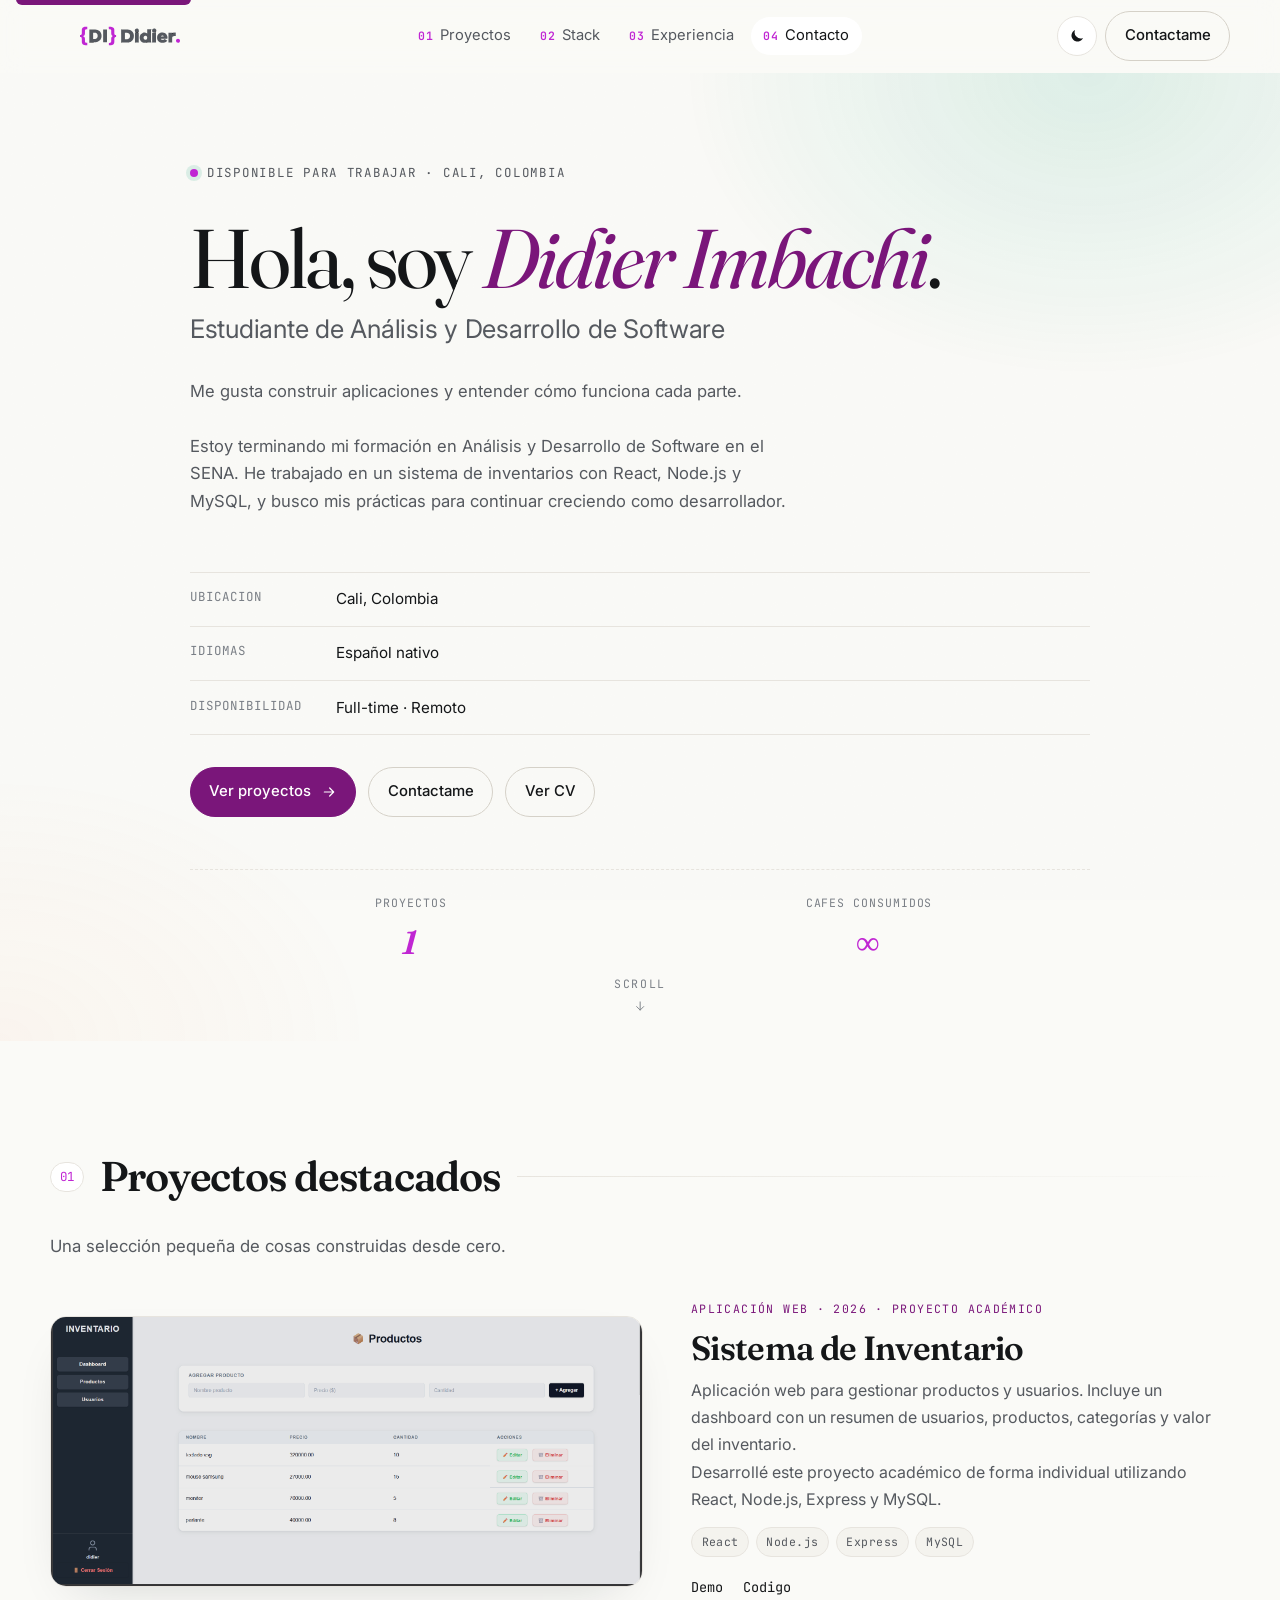
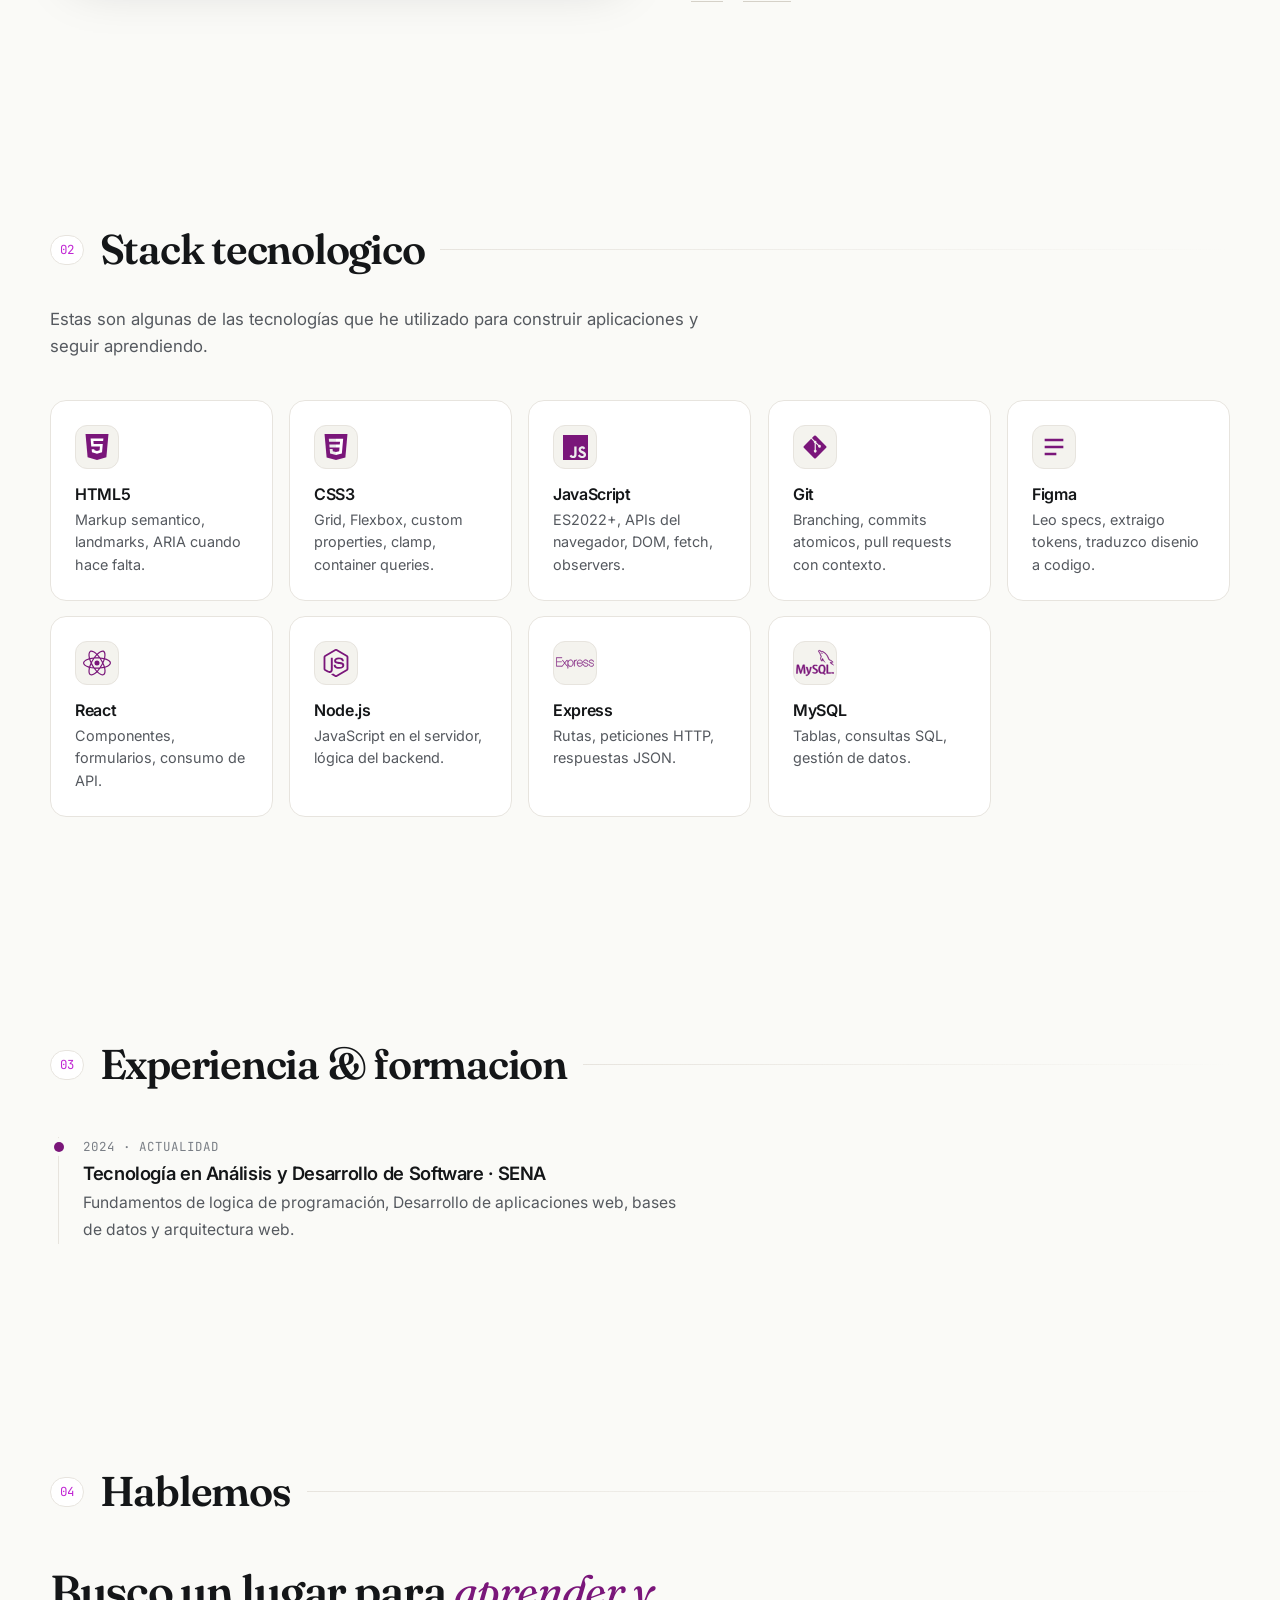
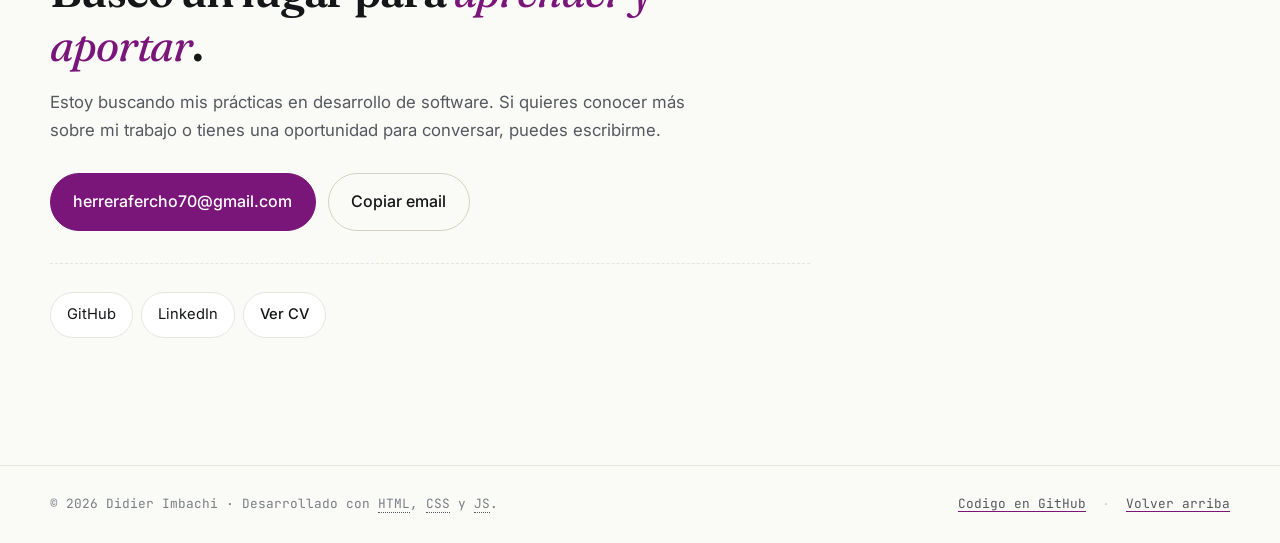
==== commit 4c9790b1: "Agregar CV." ====
--- a/Frontend/pages/index.html
+++ b/Frontend/pages/index.html
@@ -123,7 +123,7 @@
             <a href="#contacto"><span class="nav__num">04</span>Contacto</a>
           </li>
         </ul>
-        <a class="btn btn--primary mobile-menu__cta" href="#contacto">Contactame</a>
+        <a class="btn btn--primary mobile-menu__cta" href="../assets/CV- Didier_Imbachi.pdf">Ver CV</a>
       </div>
     </header>
 
@@ -153,7 +153,7 @@
                 </li>
                 <li>
                   <span class="about__facts-key">Idiomas</span>
-                  <span>Español nativo · Ingles B1</span>
+                  <span>Español nativo</span>
                 </li>
                 <li>
                   <span class="about__facts-key">Disponibilidad</span>
@@ -170,6 +170,7 @@
               </svg>
             </a>
             <a class="btn btn--ghost" href="#contacto">Contactame</a>
+            <a class="btn btn--ghost" href="../assets/CV- Didier_Imbachi.pdf">Ver CV</a>
           </div>
 
           <div class="hero__meta reveal" data-reveal>
@@ -406,6 +407,7 @@
             <ul class="socials" aria-label="Enlaces a redes">
               <li><a href="https://github.com/Didier-202" rel="noopener">GitHub</a></li>
               <li><a href="https://linkedin.com/in/" rel="noopener">LinkedIn</a></li>
+              <li><a class="btn btn--ghost" href="../assets/CV- Didier_Imbachi.pdf">Ver CV</a></li>
             </ul>
           </div>
         </div>
--- a/Frontend/styles/styles.css
+++ b/Frontend/styles/styles.css
@@ -261,6 +261,19 @@
     position: relative;
     overflow: hidden;
 }
+/* Tema oscuro: mostrar el logo de letras claras */
+.logo-light {
+  display: none;
+}
+
+/* Tema claro: intercambiar las imágenes */
+[data-theme="light"] .logo-dark {
+  display: none;
+}
+
+[data-theme="light"] .logo-light {
+  display: block;
+}
 
 /* Toast */
 .toast {
@@ -528,14 +541,9 @@
     height: 72px;
 }
 
-.nav__logo {
-    display: inline-flex;
-    align-items: center;
-    gap: 0.55rem;
-    font-weight: 600;
-    letter-spacing: -0.01em;
-    color: var(--text);
-    
+.nav__logo img {
+    width: 160px;
+    height: auto;    
 }
 
 
@@ -707,10 +715,11 @@
     margin-top: 1.25rem;
     padding-top: 1.5rem;
     border-top: 1px dashed var(--border);
+    text-align: center;
 }
 .hero__stats {
     display: grid;
-    grid-template-columns: repeat(3, minmax(0, 1fr));
+    grid-template-columns: repeat(2, minmax(0, 1fr));
     gap: 1rem;
     margin: 0;
 }
@@ -906,59 +915,6 @@
     background: var(--accent);
 }
 
-.skills {
-    margin-top: clamp(3rem, 5vw, 4rem);
-    padding-top: clamp(2rem, 4vw, 3rem);
-    border-top: 1px solid var(--border);
-}
-.skills__title {
-    font-family: var(--font-serif);
-    font-size: 1.1rem;
-    color: var(--text-dim);
-    font-weight: 400;
-    font-style: italic;
-    margin-bottom: 1.25rem;
-}
-.skills__list {
-    display: grid;
-    grid-template-columns: repeat(2, minmax(0, 1fr));
-    gap: 1.25rem 2rem;
-}
-.skills__row {
-    display: flex;
-    justify-content: space-between;
-    align-items: baseline;
-    margin-bottom: 0.5rem;
-}
-.skills__name {
-    font-weight: 500;
-    font-size: 0.95rem;
-}
-.skills__value {
-    font-family: var(--font-mono);
-    font-size: 0.78rem;
-    color: var(--text-mute);
-}
-.skills__bar {
-    position: relative;
-    width: 100%;
-    height: 4px;
-    background: var(--border);
-    border-radius: 999px;
-    overflow: hidden;
-}
-.skills__bar span {
-    display: block;
-    height: 100%;
-    width: 0;
-    background: linear-gradient(to right, var(--accent), var(--accent-strong));
-    border-radius: 999px;
-    transition: width 1.2s var(--ease);
-}
-.skills.is-visible .skills__bar span {
-    width: var(--w, 0);
-}
-
 /* ============================================================ 10. STACK */
 .stack {
     display: grid;
@@ -1003,6 +959,7 @@
     border: 1px solid var(--border);    
 }
 
+
 .stack__card h3 {
     font-family: var(--font-sans);
     font-size: 1rem;
@@ -1043,15 +1000,15 @@
     display: block;
     border-radius: var(--radius-lg);
     overflow: hidden;
-    aspect-ratio: 16 / 10;
+    aspect-ratio: auto;
     background: var(--bg-elev);
     border: 1px solid var(--border);
     box-shadow: var(--shadow);
     isolation: isolate;
 }
 .project__media img {
-    width: 100%;
-    height: 100%;
+    width: auto;
+    height: auto;
     object-fit: cover;
     filter: saturate(0.9) brightness(0.92);
     transition: transform 600ms var(--ease), filter var(--t-base) var(--ease);
